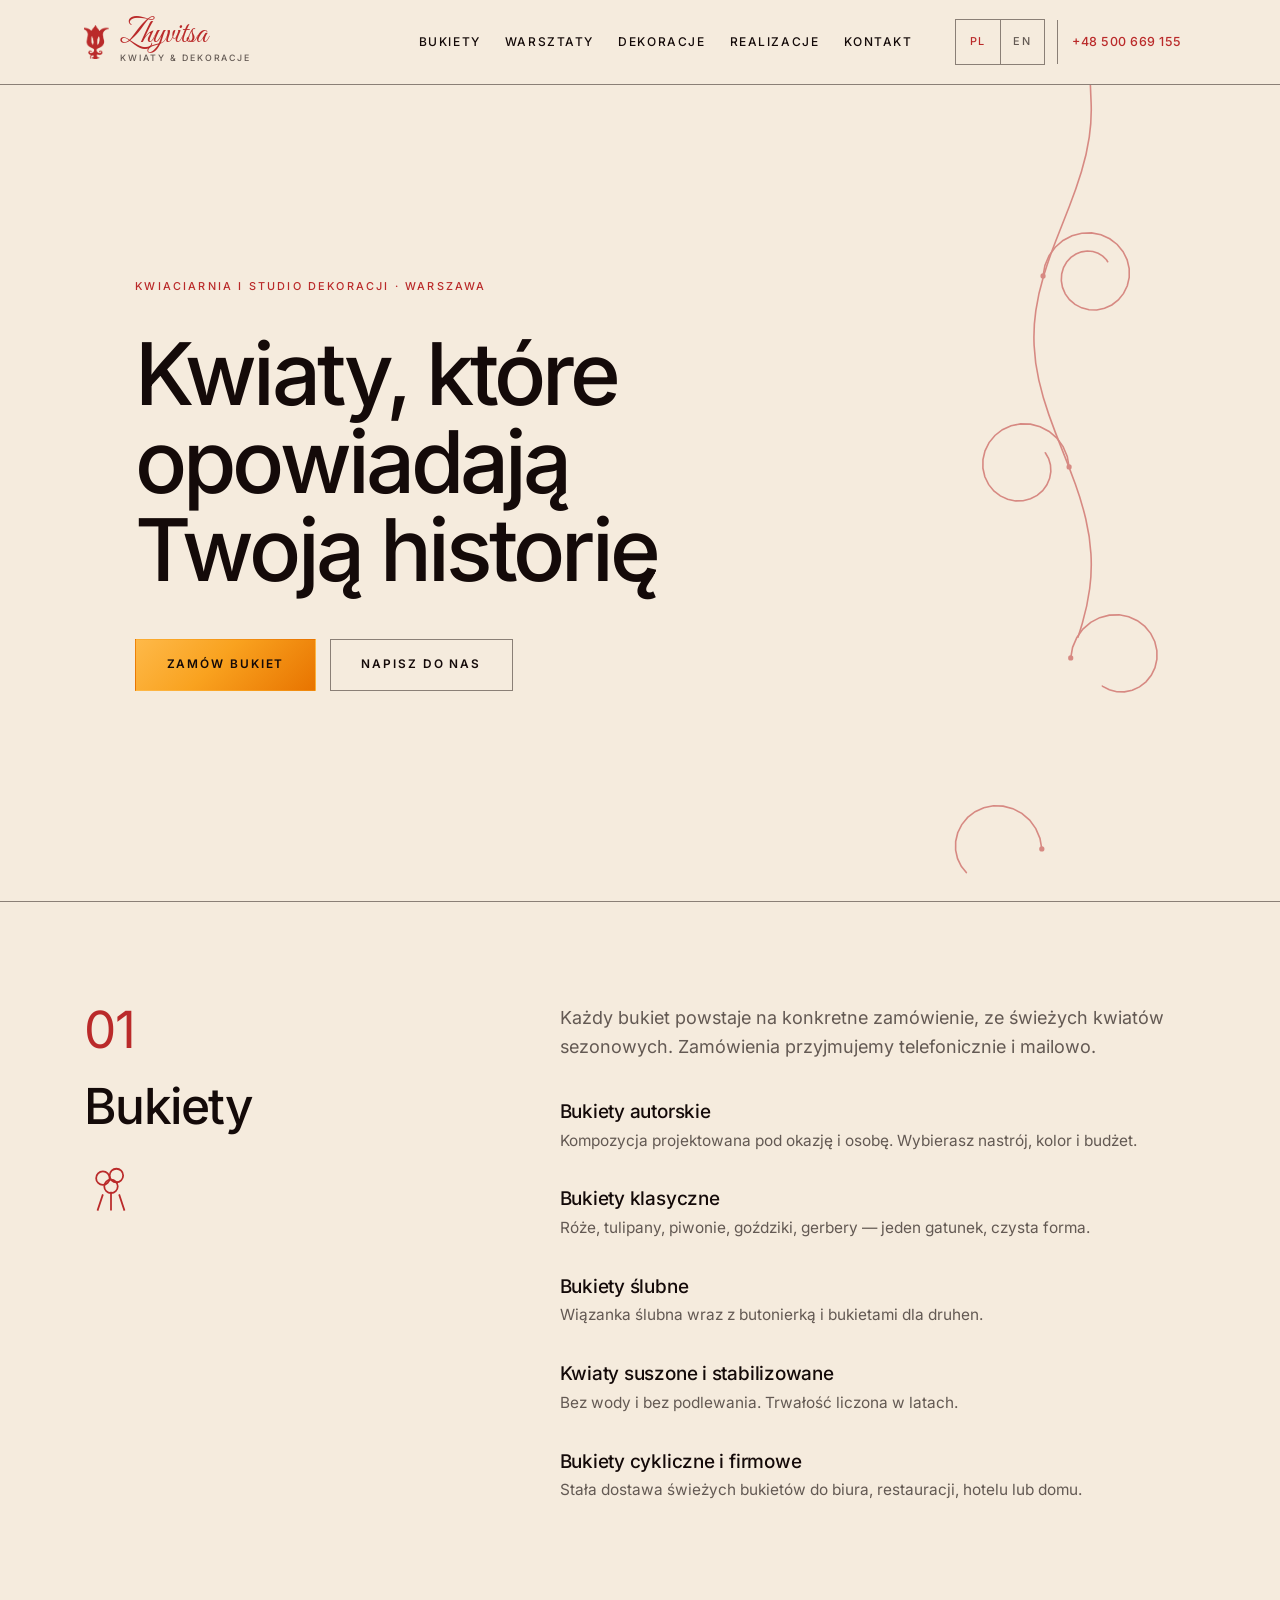
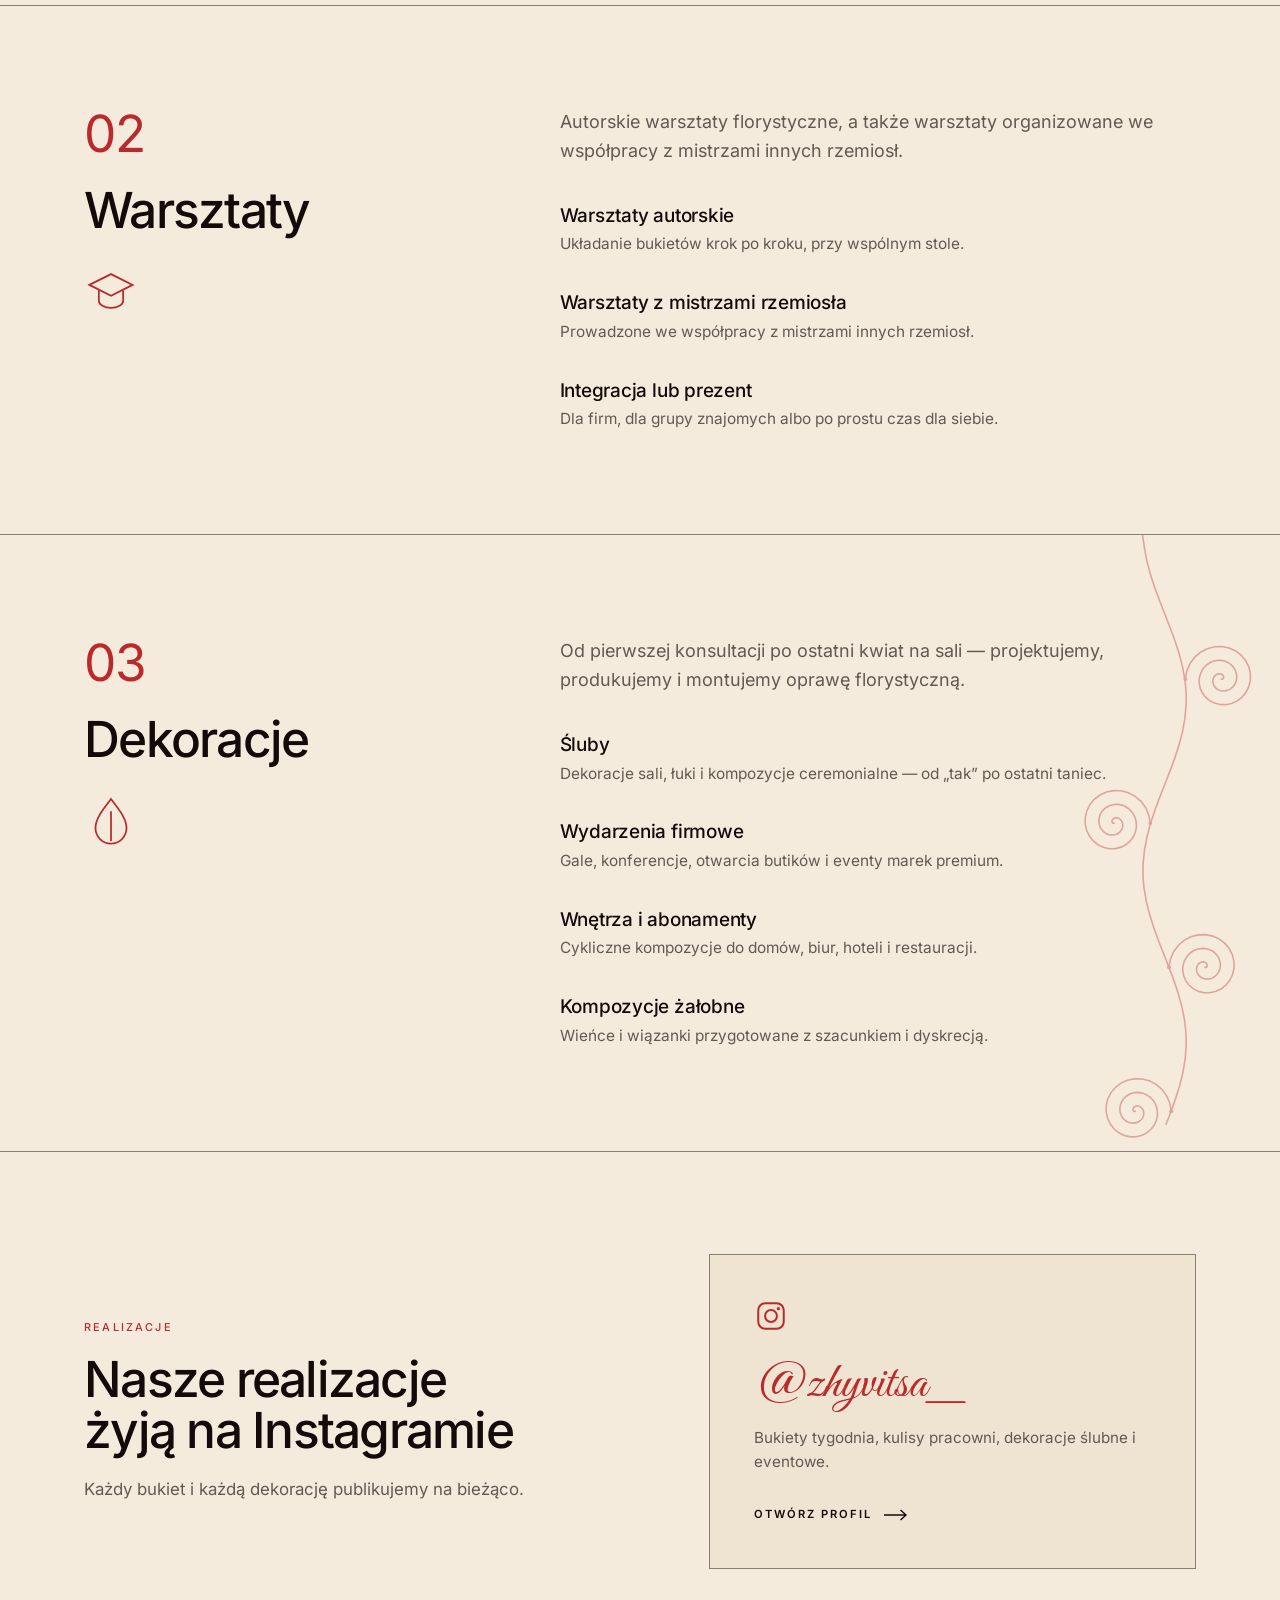
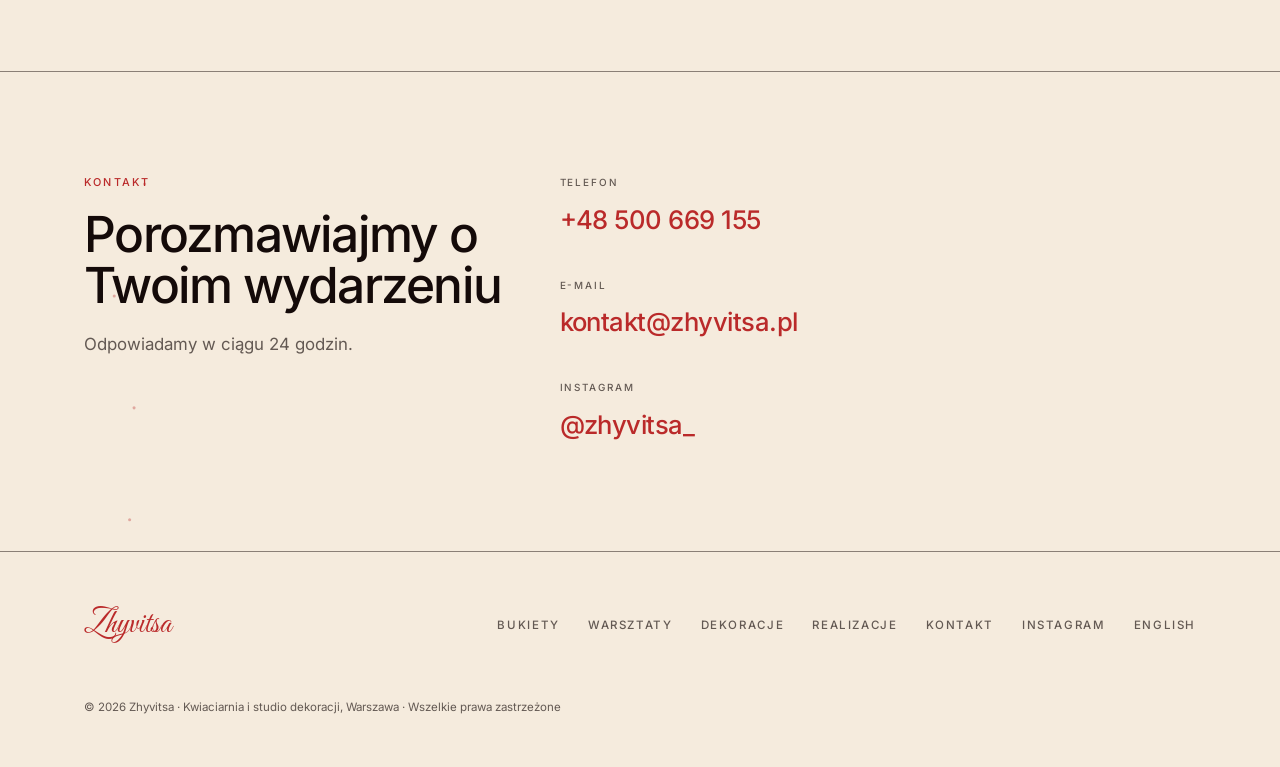
==== index.html @ 9ed3eaa0 "Add files via upload" ====
<!DOCTYPE html>
<html lang="pl">
<head>
<meta charset="UTF-8">
<meta name="viewport" content="width=device-width, initial-scale=1.0">

<!-- Primary meta -->
<title>Kwiaciarnia Warszawa — Bukiety, Warsztaty, Dekoracje | Zhyvitsa</title>
<meta name="description" content="Pracownia florystyczna Zhyvitsa w Warszawie. Bukiety ze świeżych kwiatów sezonowych, warsztaty florystyczne oraz dekoracje ślubne i eventowe. Tel. +48 500 669 155.">
<meta name="author" content="Zhyvitsa — Vera Kutavenka">
<meta name="robots" content="index, follow, max-image-preview:large, max-snippet:-1, max-video-preview:-1">
<meta name="theme-color" content="#F5EBDD">

<!-- Canonical + language alternates -->
<link rel="canonical" href="https://zhyvitsa.pl/">
<link rel="alternate" hreflang="pl" href="https://zhyvitsa.pl/">
<link rel="alternate" hreflang="en" href="https://zhyvitsa.pl/en/">
<link rel="alternate" hreflang="x-default" href="https://zhyvitsa.pl/">

<!-- Local business signals -->
<meta name="geo.region" content="PL-MZ">
<meta name="geo.placename" content="Warszawa">

<!-- Open Graph -->
<meta property="og:type" content="website">
<meta property="og:site_name" content="Zhyvitsa">
<meta property="og:locale" content="pl_PL">
<meta property="og:locale:alternate" content="en_GB">
<meta property="og:title" content="Kwiaciarnia Warszawa — Bukiety, Warsztaty, Dekoracje | Zhyvitsa">
<meta property="og:description" content="Pracownia florystyczna w Warszawie. Bukiety ze świeżych kwiatów sezonowych, warsztaty florystyczne oraz dekoracje ślubne i eventowe.">
<meta property="og:url" content="https://zhyvitsa.pl/">
<meta property="og:image" content="https://zhyvitsa.pl/assets/images/og-image.jpg">
<meta property="og:image:width" content="1200">
<meta property="og:image:height" content="630">
<meta property="og:image:alt" content="Zhyvitsa — kwiaciarnia i studio dekoracji w Warszawie">

<!-- Twitter / X -->
<meta name="twitter:card" content="summary_large_image">
<meta name="twitter:title" content="Kwiaciarnia Warszawa — Bukiety, Warsztaty, Dekoracje | Zhyvitsa">
<meta name="twitter:description" content="Pracownia florystyczna w Warszawie. Bukiety ze świeżych kwiatów sezonowych, warsztaty florystyczne oraz dekoracje ślubne i eventowe.">
<meta name="twitter:image" content="https://zhyvitsa.pl/assets/images/og-image.jpg">

<!-- Icons -->
<link rel="icon" href="assets/images/favicon.ico" sizes="any">
<link rel="icon" type="image/png" sizes="32x32" href="assets/images/favicon-32.png">
<link rel="icon" type="image/png" sizes="16x16" href="assets/images/favicon-16.png">
<link rel="icon" type="image/png" sizes="192x192" href="assets/images/favicon-192.png">
<link rel="apple-touch-icon" sizes="180x180" href="assets/images/apple-touch-icon.png">
<link rel="manifest" href="site.webmanifest">

<!-- Self-hosted type -->
<link rel="preload" as="font" type="font/woff2" href="assets/fonts/inter-latin-400-normal.woff2" crossorigin>
<link rel="preload" as="font" type="font/woff2" href="assets/fonts/inter-latin-ext-400-normal.woff2" crossorigin>
<link rel="preload" as="font" type="font/woff2" href="assets/fonts/great-vibes-latin-400-normal.woff2" crossorigin>
<link rel="stylesheet" href="styles.css">
<script>document.documentElement.classList.add('js');</script>

<!-- Structured data: business + site + this page -->
<script type="application/ld+json">
{
  "@context": "https://schema.org",
  "@graph": [
    {
      "@type": "Florist",
      "@id": "https://zhyvitsa.pl/#florist",
      "name": "Zhyvitsa",
      "alternateName": "Zhyvitsa — Kwiaciarnia i Studio Dekoracji",
      "description": "Pracownia florystyczna w Warszawie. Bukiety ze świeżych kwiatów sezonowych, warsztaty florystyczne oraz dekoracje ślubne i eventowe.",
      "url": "https://zhyvitsa.pl/",
      "logo": "https://zhyvitsa.pl/assets/images/favicon-512.png",
      "image": "https://zhyvitsa.pl/assets/images/og-image.jpg",
      "telephone": "+48500669155",
      "email": "kontakt@zhyvitsa.pl",
      "currenciesAccepted": "PLN",
      "priceRange": "$$",
      "knowsLanguage": ["pl", "en"],
      "areaServed": [
        { "@type": "City", "name": "Warszawa" },
        { "@type": "AdministrativeArea", "name": "Województwo mazowieckie" }
      ],
      "founder": {
        "@type": "Person",
        "name": "Vera Kutavenka",
        "jobTitle": "Założycielka i Główna Florystka"
      },
      "sameAs": ["https://www.instagram.com/zhyvitsa_/"],
      "hasOfferCatalog": {
        "@type": "OfferCatalog",
        "name": "Usługi florystyczne",
        "itemListElement": [
          { "@type": "Offer", "itemOffered": { "@type": "Service", "name": "Bukiety", "description": "Bukiety autorskie, klasyczne, ślubne, z kwiatów suszonych i stabilizowanych oraz cykliczne dostawy dla firm — ze świeżych kwiatów sezonowych, na konkretne zamówienie." } },
          { "@type": "Offer", "itemOffered": { "@type": "Service", "name": "Warsztaty florystyczne", "description": "Autorskie warsztaty układania bukietów oraz warsztaty organizowane we współpracy z mistrzami innych rzemiosł." } },
          { "@type": "Offer", "itemOffered": { "@type": "Service", "name": "Dekoracje", "description": "Dekoracje ślubne, oprawa wydarzeń firmowych, florystyka wnętrz i abonamenty kwiatowe oraz kompozycje żałobne." } }
        ]
      }
    },
    {
      "@type": "WebSite",
      "@id": "https://zhyvitsa.pl/#website",
      "url": "https://zhyvitsa.pl/",
      "name": "Zhyvitsa",
      "inLanguage": ["pl-PL", "en-GB"],
      "publisher": { "@id": "https://zhyvitsa.pl/#florist" }
    },
    {
      "@type": "WebPage",
      "@id": "https://zhyvitsa.pl/#webpage",
      "url": "https://zhyvitsa.pl/",
      "name": "Kwiaciarnia Warszawa — Bukiety, Warsztaty, Dekoracje | Zhyvitsa",
      "description": "Pracownia florystyczna Zhyvitsa w Warszawie. Bukiety ze świeżych kwiatów sezonowych, warsztaty florystyczne oraz dekoracje ślubne i eventowe.",
      "inLanguage": "pl-PL",
      "isPartOf": { "@id": "https://zhyvitsa.pl/#website" },
      "about": { "@id": "https://zhyvitsa.pl/#florist" },
      "primaryImageOfPage": "https://zhyvitsa.pl/assets/images/og-image.jpg"
    }
  ]
}
</script>
</head>
<body>

<a class="skip" href="#top">Przejdź do treści</a>

<header class="site-header" id="siteHeader">
  <div class="shell header-bar">
    <a href="#top" class="brand" aria-label="Zhyvitsa — strona główna">
      <img class="brand-mark" src="assets/images/logo-mark.png" alt="" width="237" height="320" loading="eager" decoding="async">
      <span class="brand-text">
        <b>Zhyvitsa</b>
        <span>Kwiaty &amp; Dekoracje</span>
      </span>
    </a>

    <nav class="site-nav" id="navLinks" aria-label="Nawigacja główna">
      <a href="#bouquets">Bukiety</a>
      <a href="#workshops">Warsztaty</a>
      <a href="#decorations">Dekoracje</a>
      <a href="#gallery">Realizacje</a>
      <a href="#contact">Kontakt</a>
      <span class="nav-tail">
        <span class="lang" role="group" aria-label="Język / Language">
          <a href="./" class="is-current" hreflang="pl" lang="pl" aria-current="true">PL</a>
          <a href="en/" hreflang="en" lang="en">EN</a>
        </span>
        <a class="nav-phone" href="tel:+48500669155">+48 500 669 155</a>
      </span>
    </nav>

    <button class="burger" id="burger" type="button" aria-label="Menu" aria-expanded="false" aria-controls="navLinks">
      <span class="burger-bars" aria-hidden="true"><span></span><span></span><span></span></span>
    </button>
  </div>
</header>

<main id="main">

<section class="hero" id="top">
  <div class="vine" data-vine="right" aria-hidden="true" style="right:0; opacity:.5; color:var(--red); --vine-leaf:var(--red);">
    <!-- populated at runtime by VineGeometry.render() -->
  </div>
  <div class="shell">
    <div class="hero-copy">
      <p class="eyebrow">Kwiaciarnia i studio dekoracji · Warszawa</p>
      <h1>Kwiaty, które opowiadają Twoją historię</h1>
      <p class="actions">
        <a class="btn btn-solid" href="https://www.instagram.com/zhyvitsa_/" target="_blank" rel="noopener">Zamów bukiet</a>
        <a class="btn btn-line" href="#contact">Napisz do nas</a>
      </p>
    </div>
  </div>
</section>

<section class="band" id="bouquets">
  <div class="vine" data-vine="left" aria-hidden="true" style="left:-7%; opacity:.4; color:var(--red); --vine-leaf:var(--red);">
    <!-- populated at runtime by VineGeometry.render() -->
  </div>
  <div class="shell offer-grid">
    <div class="offer-head reveal">
      <span class="num" aria-hidden="true">01</span>
      <h2>Bukiety</h2>
      <span class="offer-icon" aria-hidden="true"><svg viewBox="0 0 40 40" fill="none" stroke="currentColor" stroke-width="1.3" focusable="false"><circle cx="14" cy="12" r="5"/><circle cx="24" cy="10" r="5"/><circle cx="20" cy="18" r="5"/><path d="M20 22v14M14 24l-4 12M26 24l4 12"/></svg></span>
    </div>
    <div class="offer-body reveal">
      <p>Każdy bukiet powstaje na konkretne zamówienie, ze świeżych kwiatów sezonowych. Zamówienia przyjmujemy telefonicznie i mailowo.</p>
      <ul class="items">
        <li>
          <h3>Bukiety autorskie</h3>
          <p>Kompozycja projektowana pod okazję i osobę. Wybierasz nastrój, kolor i budżet.</p>
        </li>
        <li>
          <h3>Bukiety klasyczne</h3>
          <p>Róże, tulipany, piwonie, goździki, gerbery — jeden gatunek, czysta forma.</p>
        </li>
        <li>
          <h3>Bukiety ślubne</h3>
          <p>Wiązanka ślubna wraz z butonierką i bukietami dla druhen.</p>
        </li>
        <li>
          <h3>Kwiaty suszone i stabilizowane</h3>
          <p>Bez wody i bez podlewania. Trwałość liczona w latach.</p>
        </li>
        <li>
          <h3>Bukiety cykliczne i firmowe</h3>
          <p>Stała dostawa świeżych bukietów do biura, restauracji, hotelu lub domu.</p>
        </li>
      </ul>
    </div>
  </div>
</section>

<section class="band" id="workshops">
  <div class="shell offer-grid">
    <div class="offer-head reveal">
      <span class="num" aria-hidden="true">02</span>
      <h2>Warsztaty</h2>
      <span class="offer-icon" aria-hidden="true"><svg viewBox="0 0 40 40" fill="none" stroke="currentColor" stroke-width="1.3" focusable="false"><path d="M4 14l16-8 16 8-16 8-16-8z"/><path d="M11 18v8c0 2.5 4 5 9 5s9-2.5 9-5v-8"/></svg></span>
    </div>
    <div class="offer-body reveal">
      <p>Autorskie warsztaty florystyczne, a także warsztaty organizowane we współpracy z mistrzami innych rzemiosł.</p>
      <ul class="items">
        <li>
          <h3>Warsztaty autorskie</h3>
          <p>Układanie bukietów krok po kroku, przy wspólnym stole.</p>
        </li>
        <li>
          <h3>Warsztaty z mistrzami rzemiosła</h3>
          <p>Prowadzone we współpracy z mistrzami innych rzemiosł.</p>
        </li>
        <li>
          <h3>Integracja lub prezent</h3>
          <p>Dla firm, dla grupy znajomych albo po prostu czas dla siebie.</p>
        </li>
      </ul>
    </div>
  </div>
</section>

<section class="band" id="decorations">
  <div class="vine" data-vine="right" aria-hidden="true" style="right:-8%; opacity:.36; color:var(--red); --vine-leaf:var(--red);">
    <!-- populated at runtime by VineGeometry.render() -->
  </div>
  <div class="shell offer-grid">
    <div class="offer-head reveal">
      <span class="num" aria-hidden="true">03</span>
      <h2>Dekoracje</h2>
      <span class="offer-icon" aria-hidden="true"><svg viewBox="0 0 40 40" fill="none" stroke="currentColor" stroke-width="1.3" focusable="false"><path d="M20 3c7 9 11.5 15 11.5 21.5a11.5 11.5 0 0 1-23 0C8.5 18 13 12 20 3z"/><path d="M20 12v22"/></svg></span>
    </div>
    <div class="offer-body reveal">
      <p>Od pierwszej konsultacji po ostatni kwiat na sali — projektujemy, produkujemy i montujemy oprawę florystyczną.</p>
      <ul class="items">
        <li>
          <h3>Śluby</h3>
          <p>Dekoracje sali, łuki i kompozycje ceremonialne — od „tak” po ostatni taniec.</p>
        </li>
        <li>
          <h3>Wydarzenia firmowe</h3>
          <p>Gale, konferencje, otwarcia butików i eventy marek premium.</p>
        </li>
        <li>
          <h3>Wnętrza i abonamenty</h3>
          <p>Cykliczne kompozycje do domów, biur, hoteli i restauracji.</p>
        </li>
        <li>
          <h3>Kompozycje żałobne</h3>
          <p>Wieńce i wiązanki przygotowane z szacunkiem i dyskrecją.</p>
        </li>
      </ul>
    </div>
  </div>
</section>

<section class="band" id="gallery">
  <div class="shell gallery-grid">
    <div class="head reveal">
      <p class="eyebrow">Realizacje</p>
      <h2>Nasze realizacje żyją na Instagramie</h2>
      <p class="head-lead">Każdy bukiet i każdą dekorację publikujemy na bieżąco.</p>
    </div>

    <div class="reveal">
      <a class="ig" href="https://www.instagram.com/zhyvitsa_/" target="_blank" rel="noopener">
        <span class="ig-glyph" aria-hidden="true">
          <svg viewBox="0 0 24 24" fill="none" stroke="currentColor" stroke-width="1.4" focusable="false">
            <rect x="3" y="3" width="18" height="18" rx="5"/>
            <circle cx="12" cy="12" r="4.2"/>
            <circle cx="17.2" cy="6.8" r="1.15" fill="currentColor" stroke="none"/>
          </svg>
        </span>
        <span class="ig-handle">@zhyvitsa_</span>
        <span class="ig-sub">Bukiety tygodnia, kulisy pracowni, dekoracje ślubne i eventowe.</span>
        <span class="ig-go">Otwórz profil
          <svg class="ig-arrow" viewBox="0 0 24 12" fill="none" stroke="currentColor" stroke-width="1.4" aria-hidden="true" focusable="false"><path d="M0 6h22M16.5 1 22 6l-5.5 5"/></svg>
        </span>
      </a>
    </div>
  </div>
</section>

<section class="band" id="contact">
  <div class="vine" data-vine="left" aria-hidden="true" style="left:-7%; opacity:.34; color:var(--red); --vine-leaf:var(--red);">
    <!-- populated at runtime by VineGeometry.render() -->
  </div>
  <div class="shell contact-grid">
    <div class="head reveal">
      <p class="eyebrow">Kontakt</p>
      <h2>Porozmawiajmy o Twoim wydarzeniu</h2>
      <p class="head-lead">Odpowiadamy w ciągu 24 godzin.</p>
    </div>

    <address class="details reveal">
      <span class="item">
        <span class="label">Telefon</span>
        <span class="value"><a href="tel:+48500669155">+48 500 669 155</a></span>
      </span>
      <span class="item">
        <span class="label">E-mail</span>
        <span class="value"><a href="mailto:kontakt@zhyvitsa.pl">kontakt@zhyvitsa.pl</a></span>
      </span>
      <span class="item">
        <span class="label">Instagram</span>
        <span class="value"><a href="https://www.instagram.com/zhyvitsa_/" target="_blank" rel="noopener">@zhyvitsa_</a></span>
      </span>
    </address>
  </div>
</section>

</main>

<footer class="site-footer">
  <div class="shell footer-bar">
    <a href="#top" class="footer-brand">Zhyvitsa</a>
    <nav class="footer-nav" aria-label="Nawigacja w stopce">
      <a href="#bouquets">Bukiety</a>
      <a href="#workshops">Warsztaty</a>
      <a href="#decorations">Dekoracje</a>
      <a href="#gallery">Realizacje</a>
      <a href="#contact">Kontakt</a>
      <a href="https://www.instagram.com/zhyvitsa_/" target="_blank" rel="noopener">Instagram</a>
      <a href="en/" hreflang="en" lang="en">English</a>
    </nav>
    <p class="fine">© 2026 Zhyvitsa · Kwiaciarnia i studio dekoracji, Warszawa · Wszelkie prawa zastrzeżone</p>
  </div>
</footer>

<script type="module" src="main.js"></script>
</body>
</html>
---- styles.css ----
@charset "UTF-8";
/* =========================================================================
   Zhyvitsa — kwiaciarnia i studio dekoracji, Warszawa
   Light edition: cream ground, Swiss grotesque, script used as a jewel.
   No build step: plain CSS, self-hosted woff2, relative paths only.
   ========================================================================= */

/* --------------------------------------------------------------- 1. Fonts
   The stack names the licensed faces FIRST, so the site upgrades itself the
   moment they are available:

     --ui      "Neue Montreal" → "Suisse Int'l" → Inter (self-hosted) → Helvetica → Arial
     --script  "Parfumerie Script" → Great Vibes (self-hosted)

   To switch to the real faces, drop the woff2 files into assets/fonts/ and
   add the two @font-face blocks below — nothing else in this file changes.

     @font-face{font-family:'Neue Montreal';src:url(assets/fonts/neue-montreal-400.woff2) format('woff2');
       font-weight:400;font-display:swap}
     @font-face{font-family:'Parfumerie Script';src:url(assets/fonts/parfumerie-script.woff2) format('woff2');
       font-weight:400;font-display:swap}
   ------------------------------------------------------------------------ */

/* Inter — stand-in for Neue Montreal / Suisse Int'l */
@font-face{font-family:'Inter';font-style:normal;font-weight:400;font-display:swap;
  src:url(assets/fonts/inter-latin-ext-400-normal.woff2) format('woff2');
  unicode-range:U+0100-02BA,U+02BD-02C5,U+02C7-02CC,U+02CE-02D7,U+02DD-02FF,U+0304,U+0308,U+0329,U+1D00-1DBF,U+1E00-1E9F,U+1EF2-1EFF,U+2020,U+20A0-20AB,U+20AD-20C0,U+2113,U+2C60-2C7F,U+A720-A7FF}
@font-face{font-family:'Inter';font-style:normal;font-weight:400;font-display:swap;
  src:url(assets/fonts/inter-latin-400-normal.woff2) format('woff2');
  unicode-range:U+0000-00FF,U+0131,U+0152-0153,U+02BB-02BC,U+02C6,U+02DA,U+02DC,U+0304,U+0308,U+0329,U+2000-206F,U+20AC,U+2122,U+2191,U+2193,U+2212,U+2215,U+FEFF,U+FFFD}
@font-face{font-family:'Inter';font-style:normal;font-weight:500;font-display:swap;
  src:url(assets/fonts/inter-latin-ext-500-normal.woff2) format('woff2');
  unicode-range:U+0100-02BA,U+02BD-02C5,U+02C7-02CC,U+02CE-02D7,U+02DD-02FF,U+0304,U+0308,U+0329,U+1D00-1DBF,U+1E00-1E9F,U+1EF2-1EFF,U+2020,U+20A0-20AB,U+20AD-20C0,U+2113,U+2C60-2C7F,U+A720-A7FF}
@font-face{font-family:'Inter';font-style:normal;font-weight:500;font-display:swap;
  src:url(assets/fonts/inter-latin-500-normal.woff2) format('woff2');
  unicode-range:U+0000-00FF,U+0131,U+0152-0153,U+02BB-02BC,U+02C6,U+02DA,U+02DC,U+0304,U+0308,U+0329,U+2000-206F,U+20AC,U+2122,U+2191,U+2193,U+2212,U+2215,U+FEFF,U+FFFD}
@font-face{font-family:'Inter';font-style:normal;font-weight:600;font-display:swap;
  src:url(assets/fonts/inter-latin-ext-600-normal.woff2) format('woff2');
  unicode-range:U+0100-02BA,U+02BD-02C5,U+02C7-02CC,U+02CE-02D7,U+02DD-02FF,U+0304,U+0308,U+0329,U+1D00-1DBF,U+1E00-1E9F,U+1EF2-1EFF,U+2020,U+20A0-20AB,U+20AD-20C0,U+2113,U+2C60-2C7F,U+A720-A7FF}
@font-face{font-family:'Inter';font-style:normal;font-weight:600;font-display:swap;
  src:url(assets/fonts/inter-latin-600-normal.woff2) format('woff2');
  unicode-range:U+0000-00FF,U+0131,U+0152-0153,U+02BB-02BC,U+02C6,U+02DA,U+02DC,U+0304,U+0308,U+0329,U+2000-206F,U+20AC,U+2122,U+2191,U+2193,U+2212,U+2215,U+FEFF,U+FFFD}

/* Great Vibes — stand-in for Parfumerie Script */
@font-face{font-family:'Great Vibes';font-style:normal;font-weight:400;font-display:swap;
  src:url(assets/fonts/great-vibes-latin-ext-400-normal.woff2) format('woff2');
  unicode-range:U+0100-02BA,U+02BD-02C5,U+02C7-02CC,U+02CE-02D7,U+02DD-02FF,U+0304,U+0308,U+0329,U+1D00-1DBF,U+1E00-1E9F,U+1EF2-1EFF,U+2020,U+20A0-20AB,U+20AD-20C0,U+2113,U+2C60-2C7F,U+A720-A7FF}
@font-face{font-family:'Great Vibes';font-style:normal;font-weight:400;font-display:swap;
  src:url(assets/fonts/great-vibes-latin-400-normal.woff2) format('woff2');
  unicode-range:U+0000-00FF,U+0131,U+0152-0153,U+02BB-02BC,U+02C6,U+02DA,U+02DC,U+0304,U+0308,U+0329,U+2000-206F,U+20AC,U+2122,U+2191,U+2193,U+2212,U+2215,U+FEFF,U+FFFD}

/* -------------------------------------------------------------- 2. Tokens */
:root{
  /* sampled from the logo PNG — fills only on a light ground */
  --amber-light:#FEB949;
  --amber:#F9A21F;
  --amber-deep:#E87400;
  --red:#BA2A2A;           /* 5.16:1 on paper — safe as text */

  --paper:#F5EBDD;         /* page ground */
  --panel:#EFE3D2;         /* raised surface */
  --ink:#140A09;           /* body text, 16.53:1 */
  --muted:#635953;         /* secondary text, 5.77:1 */
  --rule:#8A7F76;          /* hairlines, 3.31:1 */

  --ui:'Neue Montreal',"Suisse Int'l",'Suisse Intl',Inter,Helvetica,'Helvetica Neue',Arial,sans-serif;
  --script:'Parfumerie Script','Great Vibes',cursive;

  --shell:1240px;
  --gutter:clamp(20px,5vw,64px);
  --header-h:70px;
}
@media (min-width:1000px){:root{--header-h:84px}}

/* --------------------------------------------------------------- 3. Reset */
*,*::before,*::after{box-sizing:border-box}
html{-webkit-text-size-adjust:100%;scroll-behavior:smooth;scroll-padding-top:calc(var(--header-h) + 16px)}
body{
  margin:0;
  background:var(--paper);
  color:var(--ink);
  font-family:var(--ui);
  font-weight:400;
  font-size:clamp(1rem,.97rem + .15vw,1.05rem);
  line-height:1.6;
  -webkit-font-smoothing:antialiased;
  font-feature-settings:'kern' 1,'liga' 1,'calt' 1;
}
h1,h2,h3,p,ul,ol,address{margin:0}
ul,ol{padding:0;list-style:none}
img,svg{max-width:100%}
img{height:auto;display:block}
button{font:inherit;color:inherit}
a{color:var(--red);text-decoration:none}
::selection{background:var(--red);color:var(--paper)}
:focus-visible{outline:2px solid var(--red);outline-offset:3px}

h1,h2,h3{font-family:var(--ui);font-weight:500;line-height:1.02;letter-spacing:-.03em;text-wrap:balance}
h1{font-size:clamp(2.6rem,1.1rem + 6.2vw,5.4rem);letter-spacing:-.045em}
h2{font-size:clamp(1.85rem,1.1rem + 3vw,3.1rem);letter-spacing:-.035em}
h3{font-size:clamp(1.02rem,.98rem + .3vw,1.18rem);letter-spacing:-.012em;line-height:1.25}

.script{
  font-family:var(--script);font-weight:400;font-style:normal;
  letter-spacing:0;color:var(--red);
}

.shell{width:100%;max-width:var(--shell);margin-inline:auto;padding-inline:var(--gutter);position:relative;z-index:1}
.eyebrow{
  font-size:.68rem;font-weight:500;line-height:1.4;
  text-transform:uppercase;letter-spacing:.2em;color:var(--red);
}
.band{position:relative;overflow:hidden;padding-block:clamp(64px,8vw,120px);border-top:1px solid var(--rule)}

.skip{
  position:fixed;left:var(--gutter);top:-100px;z-index:100;
  background:var(--red);color:var(--paper);
  font-size:.74rem;font-weight:500;text-transform:uppercase;letter-spacing:.14em;
  padding:.9rem 1.4rem;transition:top .15s ease;
}
.skip:focus{top:12px}

/* ---------------------------------------------------------------- 4. Vine */
.vine{
  position:absolute;top:0;bottom:0;
  width:clamp(240px,34vw,480px);
  pointer-events:none;z-index:0;
  -webkit-user-select:none;user-select:none;
}
.vine svg{display:block;width:100%;height:100%}
.vine-stem-path,.vine-spiral-path{
  fill:none;stroke:currentColor;stroke-width:1.6;
  stroke-linecap:round;vector-effect:non-scaling-stroke;
}
.vine-bud{fill:var(--vine-leaf,currentColor);stroke:none}
@media (max-width:700px){
  .vine{width:min(64vw,270px);filter:opacity(.7)}
  [data-vine="right"]{transform:translateX(26%)}
  [data-vine="left"]{transform:translateX(-26%)}
}

/* -------------------------------------------------------------- 5. Header */
.site-header{
  position:sticky;top:0;z-index:60;
  background:var(--paper);
  border-bottom:1px solid var(--rule);
}
.header-bar{display:flex;align-items:center;justify-content:space-between;gap:1rem;min-height:var(--header-h)}
.brand{display:inline-flex;align-items:center;gap:.7rem;color:var(--ink);min-height:44px}
.brand-mark{width:auto;height:clamp(28px,3.2vw,34px)}
.brand-text{display:flex;flex-direction:column;line-height:1}
.brand-text b{
  font-family:var(--script);font-weight:400;
  font-size:clamp(1.6rem,1.3rem + 1vw,2rem);line-height:.9;color:var(--red);
}
.brand-text span{margin-top:.3rem;font-size:.55rem;font-weight:500;text-transform:uppercase;letter-spacing:.22em;color:var(--muted)}

.site-nav{display:none}
.site-nav a{
  display:inline-flex;align-items:center;min-height:44px;
  color:var(--ink);font-size:.75rem;font-weight:500;
  text-transform:uppercase;letter-spacing:.13em;
  transition:color .18s ease;
}
.site-nav a:hover{color:var(--red)}
.nav-tail{display:flex;align-items:center;gap:.25rem}
.lang{display:inline-flex;align-items:center;border:1px solid var(--rule)}
.lang a{justify-content:center;min-width:44px;font-size:.68rem;letter-spacing:.12em;color:var(--muted)}
.lang a + a{border-left:1px solid var(--rule)}
.lang a.is-current{color:var(--red)}
.site-nav .nav-phone{
  color:var(--red);font-size:.78rem;font-weight:500;letter-spacing:.04em;
  text-transform:none;white-space:nowrap;padding-inline:.9rem;
}

.burger{
  display:inline-flex;align-items:center;justify-content:center;
  width:46px;height:46px;flex:0 0 auto;margin-right:-6px;
  background:transparent;border:0;color:var(--ink);cursor:pointer;padding:0;
}
.burger-bars{display:flex;flex-direction:column;justify-content:center;gap:5px;width:20px}
.burger-bars span{display:block;height:1px;width:100%;background:currentColor;transition:transform .2s ease,opacity .2s ease}
.burger[aria-expanded="true"]{color:var(--red)}
.burger[aria-expanded="true"] .burger-bars span:nth-child(1){transform:translateY(6px) rotate(45deg)}
.burger[aria-expanded="true"] .burger-bars span:nth-child(2){opacity:0}
.burger[aria-expanded="true"] .burger-bars span:nth-child(3){transform:translateY(-6px) rotate(-45deg)}

@media (max-width:999.98px){
  .site-nav.is-open{
    display:flex;flex-direction:column;align-items:flex-start;gap:0;
    position:fixed;left:0;right:0;top:var(--header-h);
    max-height:calc(100dvh - var(--header-h));overflow-y:auto;
    background:var(--paper);border-bottom:1px solid var(--rule);
    padding:.5rem var(--gutter) 1.75rem;
    animation:navIn .2s ease both;
  }
  .site-nav.is-open a{width:100%;min-height:54px;font-size:.85rem;letter-spacing:.14em}
  .nav-tail{width:100%;flex-direction:row;align-items:center;justify-content:space-between;gap:1rem;padding-top:1.25rem}
  .site-nav.is-open .nav-tail a{width:auto}
  .nav-phone{padding-inline:0;font-size:.95rem}
}
@keyframes navIn{from{opacity:0;transform:translateY(-8px)}}

@media (min-width:1000px){
  .burger{display:none}
  .site-nav{display:flex;align-items:center;gap:clamp(.9rem,1.9vw,1.9rem)}
  .nav-tail{margin-left:clamp(.5rem,1.4vw,1.5rem);gap:.75rem}
  .nav-phone{border-left:1px solid var(--rule)}
}

/* ---------------------------------------------------------------- 6. Hero */
.hero{position:relative;overflow:hidden;padding-block:clamp(64px,11vh,140px) clamp(64px,9vw,130px)}
.hero-copy{max-width:min(100%,980px)}
.hero .eyebrow{margin-bottom:clamp(1.4rem,3vw,2.2rem)}
.hero h1{margin-bottom:clamp(2rem,3.5vw,2.8rem)}
.actions{display:flex;flex-wrap:wrap;gap:.9rem}
.btn{
  display:inline-flex;align-items:center;justify-content:center;
  min-height:52px;padding:.85rem 1.9rem;
  font-size:.74rem;font-weight:600;
  text-transform:uppercase;letter-spacing:.16em;
  border:1px solid transparent;transition:background-color .2s ease,color .2s ease,border-color .2s ease;
}
.btn-solid{
  color:var(--ink);
  background:linear-gradient(135deg,var(--amber-light) 0%,var(--amber) 45%,var(--amber-deep) 100%);
}
.btn-solid:hover{background:var(--amber-light)}
.btn-line{color:var(--ink);border-color:var(--rule)}
.btn-line:hover{color:var(--red);border-color:var(--red)}
@media (min-width:1000px){
  .hero{min-height:calc(100svh - var(--header-h));display:flex;align-items:center}
  .hero-copy{padding-left:clamp(0px,4vw,72px)}
}

/* -------------------------------------------------------------- 7. Offers */
.offer-grid{display:grid;gap:clamp(1.75rem,4vw,4.5rem)}
.offer-head .num{
  display:block;font-size:clamp(2.2rem,1.6rem + 2vw,3.2rem);font-weight:400;
  line-height:1;letter-spacing:-.02em;color:var(--red);margin-bottom:clamp(1rem,2vw,1.6rem);
}
.offer-head h2{margin-bottom:1.4rem;max-width:14ch}
.offer-icon{display:block;color:var(--red);margin-top:clamp(1.2rem,2.4vw,2rem)}
.offer-icon svg{width:54px;height:54px}
.offer-body > p{color:var(--muted);max-width:56ch;font-size:clamp(1rem,.97rem + .3vw,1.12rem);text-wrap:pretty;
  margin-bottom:clamp(1.75rem,3vw,2.6rem)}
.items{margin-top:clamp(1.75rem,3vw,2.5rem);display:grid;gap:clamp(1.6rem,2.8vw,2.15rem)}
.items li{display:grid;gap:.3rem}
.items h3{color:var(--ink)}
.items p{color:var(--muted);font-size:.96rem;max-width:60ch;text-wrap:pretty}
@media (min-width:860px){
  .offer-grid{grid-template-columns:minmax(0,.8fr) minmax(0,1.2fr);align-items:start}
  .items{margin-top:0}
}

/* ------------------------------------------------------------- 8. Gallery */
.gallery-grid{display:grid;gap:clamp(2rem,4vw,4rem);align-items:center}
.gallery-grid > .head{max-width:44ch}
.head .eyebrow{margin-bottom:1.2rem}
.head h2{max-width:16ch}
.head-lead{margin-top:1.3rem;color:var(--muted);max-width:52ch;text-wrap:pretty}
.ig{
  display:flex;flex-direction:column;align-items:flex-start;
  padding:clamp(1.75rem,3.5vw,2.75rem);
  border:1px solid var(--rule);background:var(--panel);
  transition:border-color .22s ease,background-color .22s ease;
}
.ig:hover{border-color:var(--red)}
.ig-glyph{color:var(--red);line-height:0}
.ig-glyph svg{width:34px;height:34px}
.ig-handle{
  margin-top:clamp(1.2rem,2.4vw,1.75rem);
  font-family:var(--script);font-weight:400;line-height:.95;
  font-size:clamp(2.2rem,1.5rem + 2.4vw,3.2rem);color:var(--red);
}
.ig-sub{margin-top:1rem;max-width:40ch;color:var(--muted);font-size:.95rem}
.ig-go{
  display:inline-flex;align-items:center;gap:.75rem;margin-top:clamp(1.4rem,2.6vw,2rem);
  font-size:.7rem;font-weight:600;text-transform:uppercase;letter-spacing:.18em;color:var(--ink);
}
.ig-arrow{width:24px;height:12px;flex:0 0 auto;transition:transform .22s ease}
.ig:hover .ig-arrow{transform:translateX(5px)}
@media (min-width:900px){.gallery-grid{grid-template-columns:minmax(0,1fr) minmax(0,.85fr)}}

/* ------------------------------------------------------------- 9. Kontakt */
.contact-grid{display:grid;gap:clamp(2rem,4vw,4rem)}
.details{
  display:grid;grid-template-columns:minmax(0,1fr);font-style:normal;
  gap:clamp(1.6rem,2.8vw,2.15rem);
}
.details .item{display:flex;flex-direction:column;gap:.4rem}
.details .label{font-size:.62rem;font-weight:500;text-transform:uppercase;letter-spacing:.2em;color:var(--muted)}
.details .value{font-size:clamp(1.15rem,1rem + .9vw,1.6rem);font-weight:500;letter-spacing:-.02em;line-height:1.2}
.details .value a{display:inline-flex;align-items:center;min-height:46px;color:var(--red)}
.details .value a:hover{text-decoration:underline;text-underline-offset:.2em}
@media (min-width:900px){.contact-grid{grid-template-columns:minmax(0,.8fr) minmax(0,1.2fr)}}

/* ------------------------------------------------------------- 10. Footer */
.site-footer{border-top:1px solid var(--rule);padding-block:clamp(2.25rem,4vw,3.25rem)}
.footer-bar{display:flex;flex-wrap:wrap;align-items:center;justify-content:space-between;gap:1.25rem}
.footer-brand{
  font-family:var(--script);font-size:2rem;color:var(--red);line-height:1;
  display:inline-flex;align-items:center;min-height:44px;
}
.footer-nav{display:flex;flex-wrap:wrap;gap:.2rem clamp(1rem,2.2vw,1.8rem)}
.footer-nav a{
  display:inline-flex;align-items:center;min-height:44px;
  color:var(--muted);font-size:.72rem;font-weight:500;text-transform:uppercase;letter-spacing:.14em;
  transition:color .18s ease;
}
.footer-nav a:hover{color:var(--red)}
.fine{flex:1 0 100%;padding-top:clamp(1.4rem,2.4vw,2rem);font-size:.72rem;color:var(--muted)}

/* ------------------------------------------------------------ 11. Reveals */
.js .reveal{opacity:0;transform:translateY(14px);transition:opacity .6s ease,transform .6s ease}
.js .reveal.is-in{opacity:1;transform:none}

@media (prefers-reduced-motion:reduce){
  html{scroll-behavior:auto}
  *,*::before,*::after{animation-duration:.001ms !important;animation-iteration-count:1 !important;transition-duration:.001ms !important}
  .js .reveal{opacity:1;transform:none}
  .ig:hover .ig-arrow{transform:none}
}
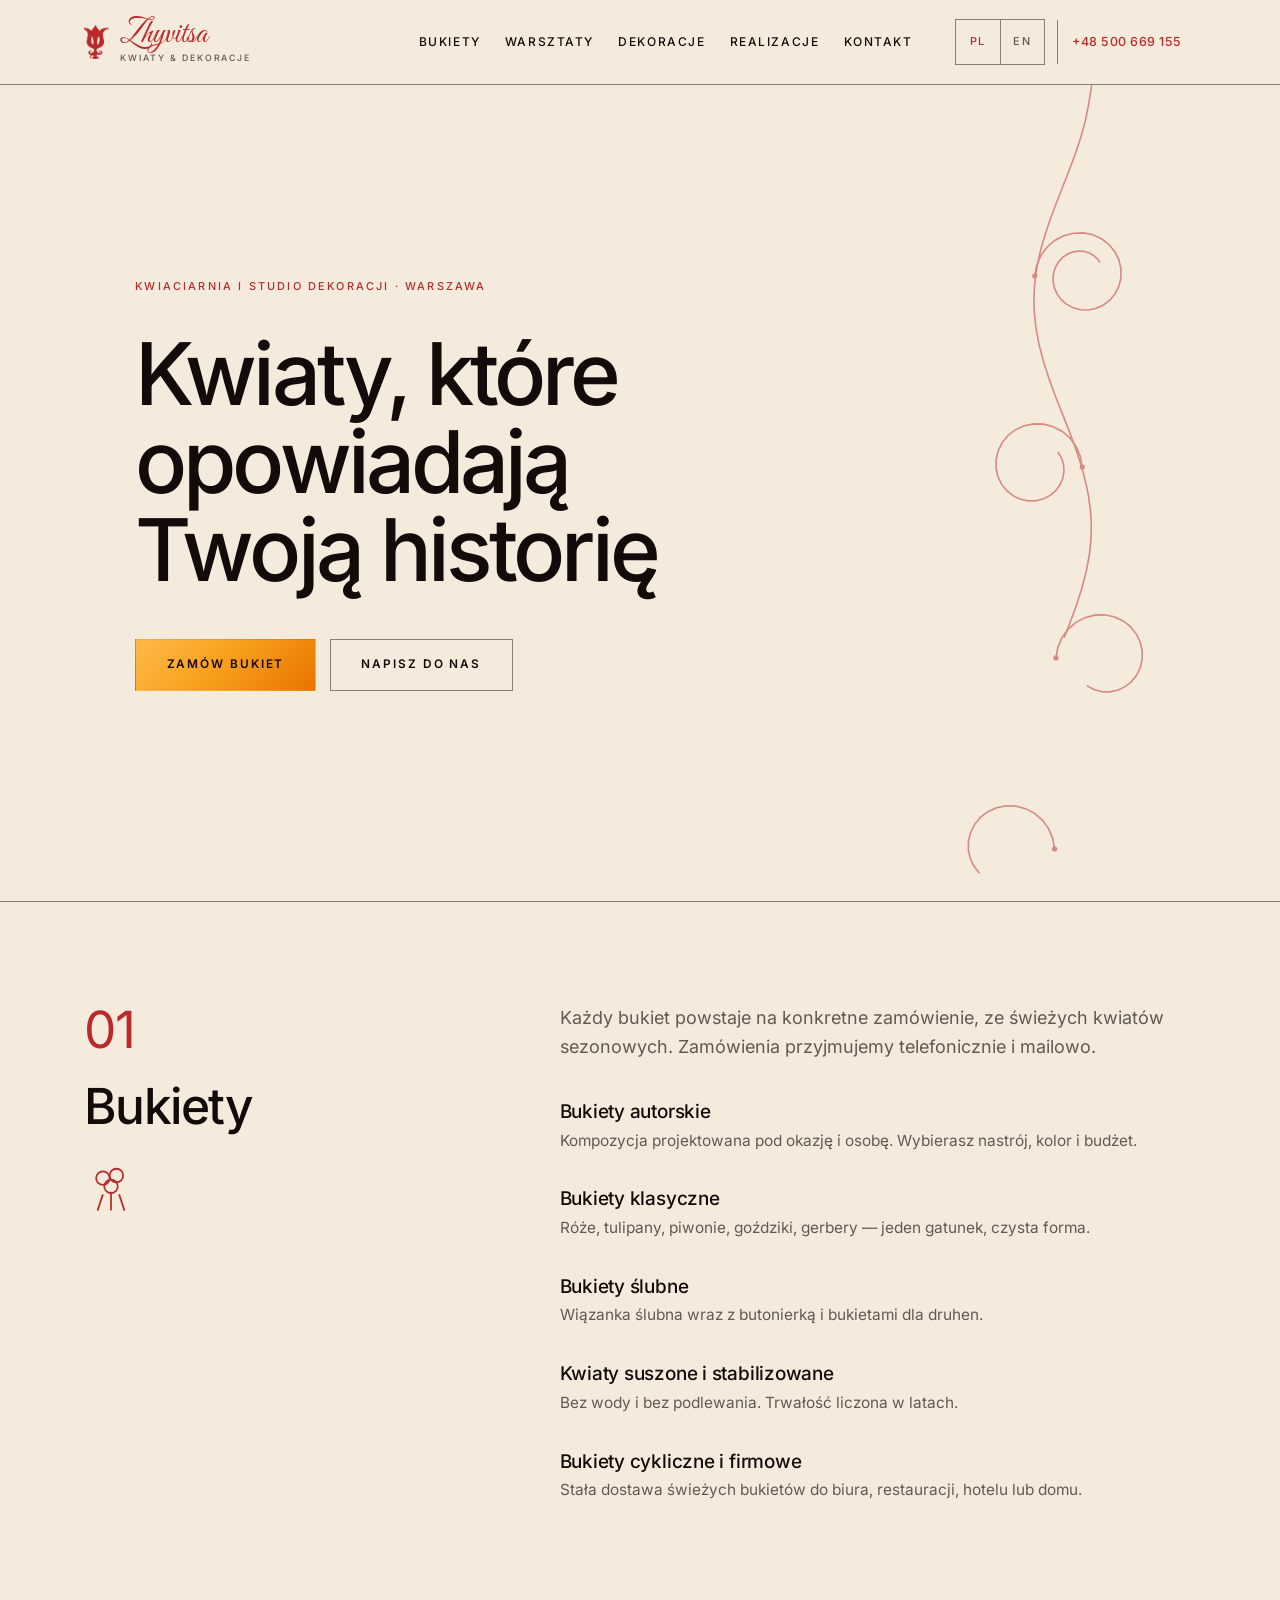
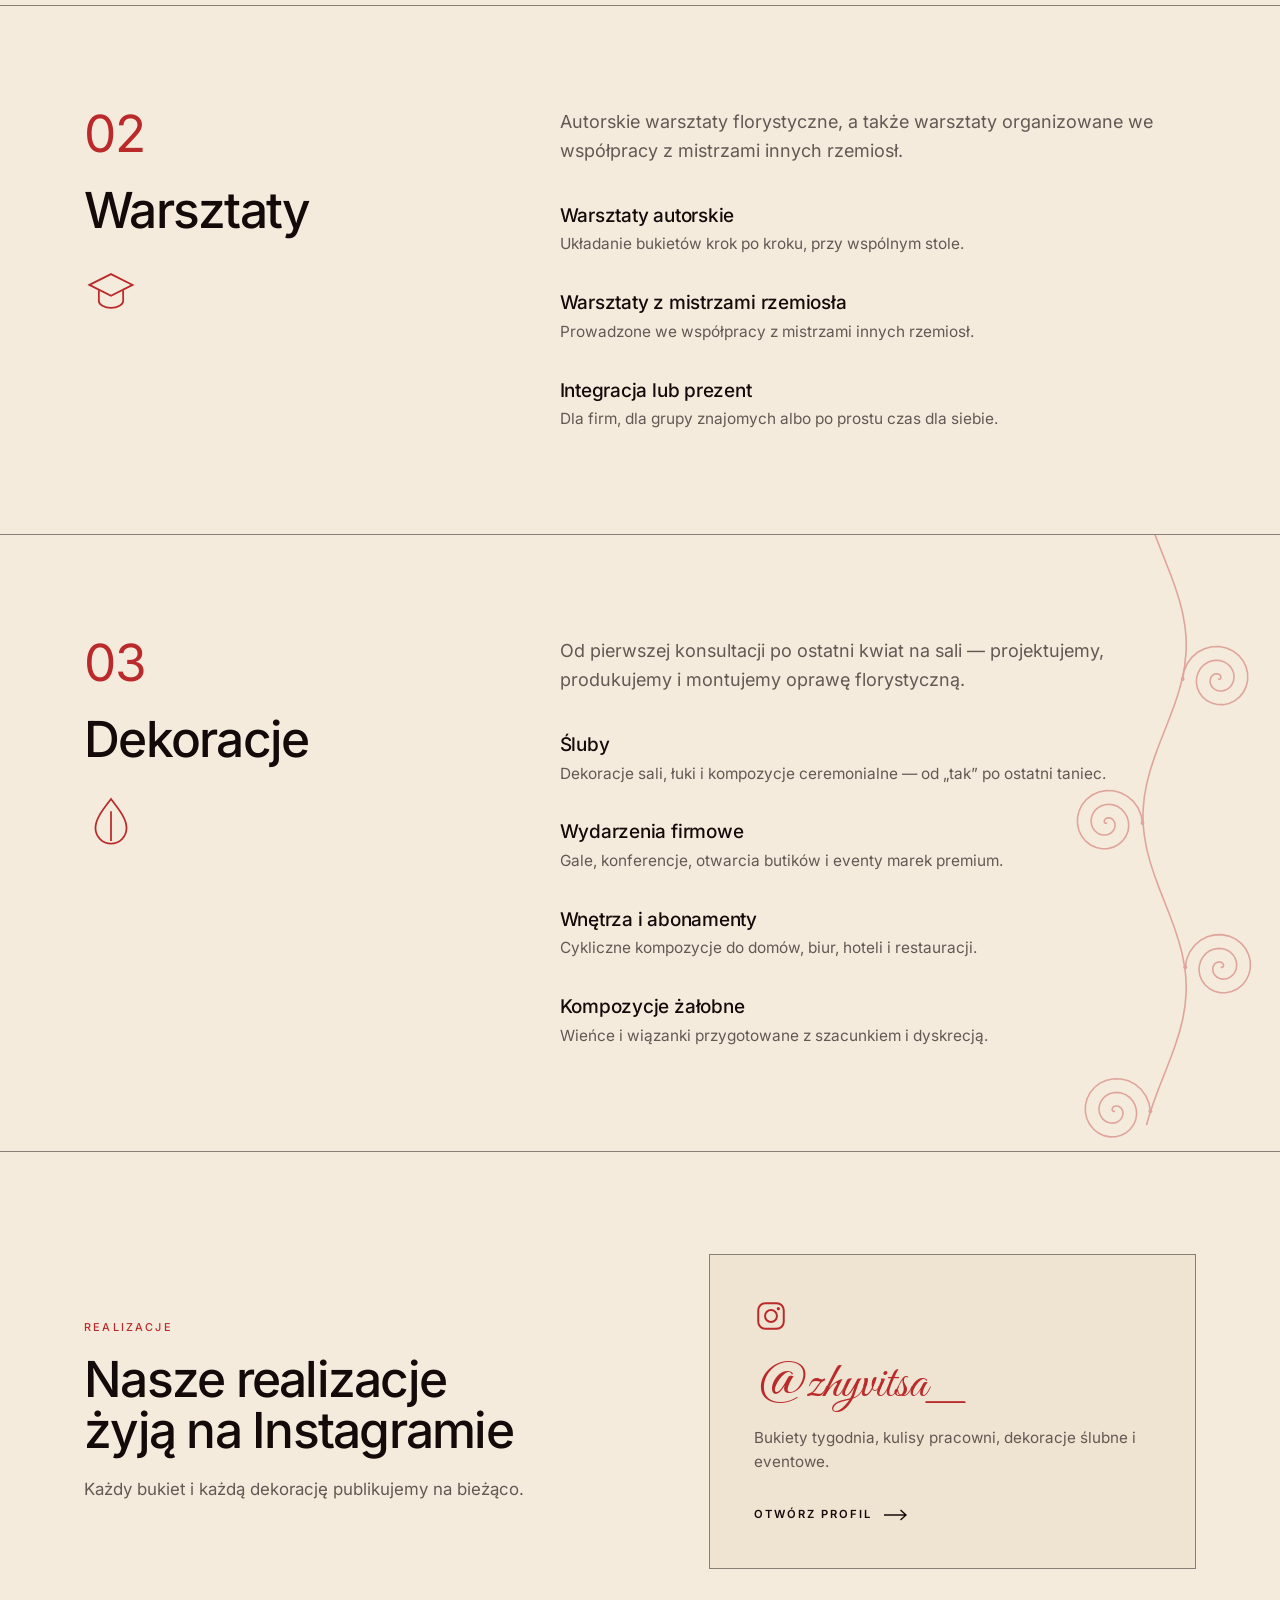
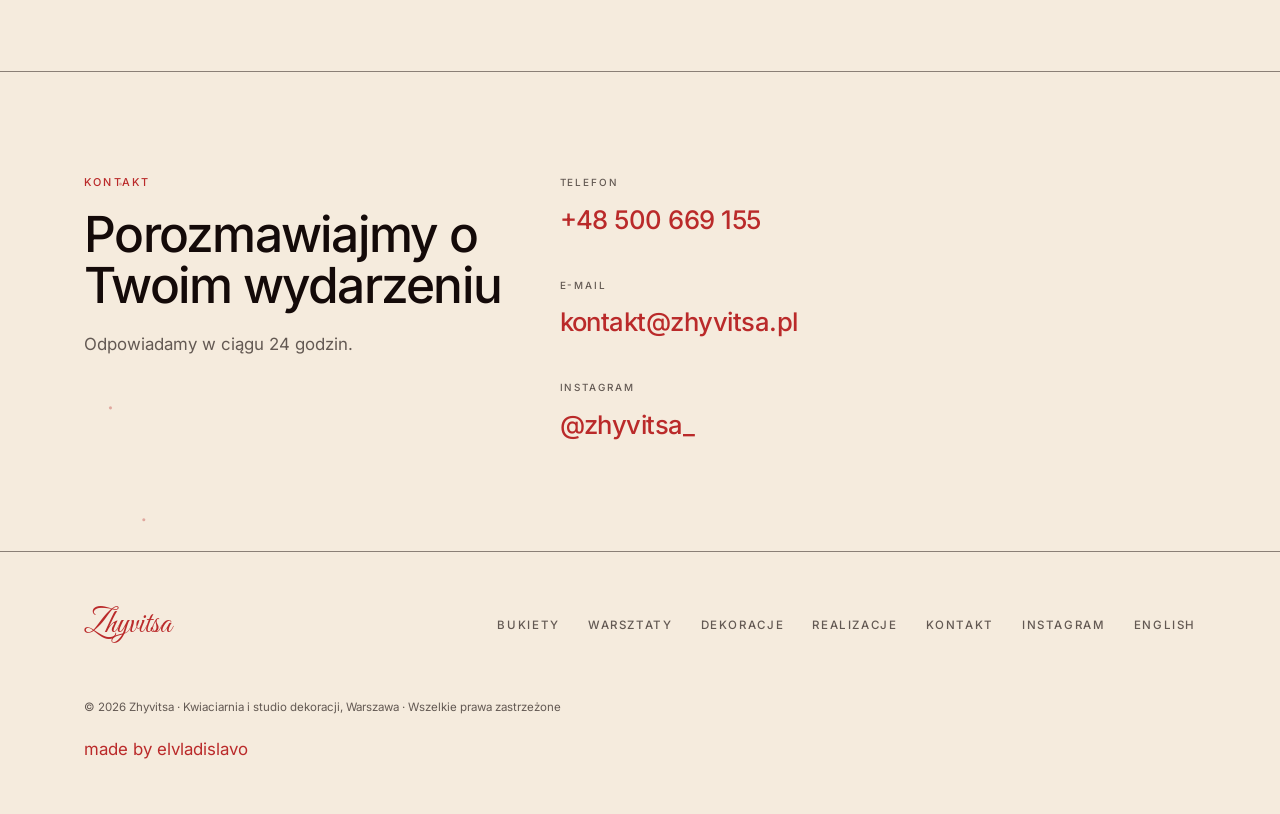
==== commit fc110c42: "Add footer credit link to elvladislavo" ====
--- a/index.html
+++ b/index.html
@@ -339,6 +339,7 @@
       <a href="en/" hreflang="en" lang="en">English</a>
     </nav>
     <p class="fine">© 2026 Zhyvitsa · Kwiaciarnia i studio dekoracji, Warszawa · Wszelkie prawa zastrzeżone</p>
+    <a class="foot-credit" href="https://elvladislavo.com" target="_blank" rel="noopener">made by elvladislavo</a>
   </div>
 </footer>
 
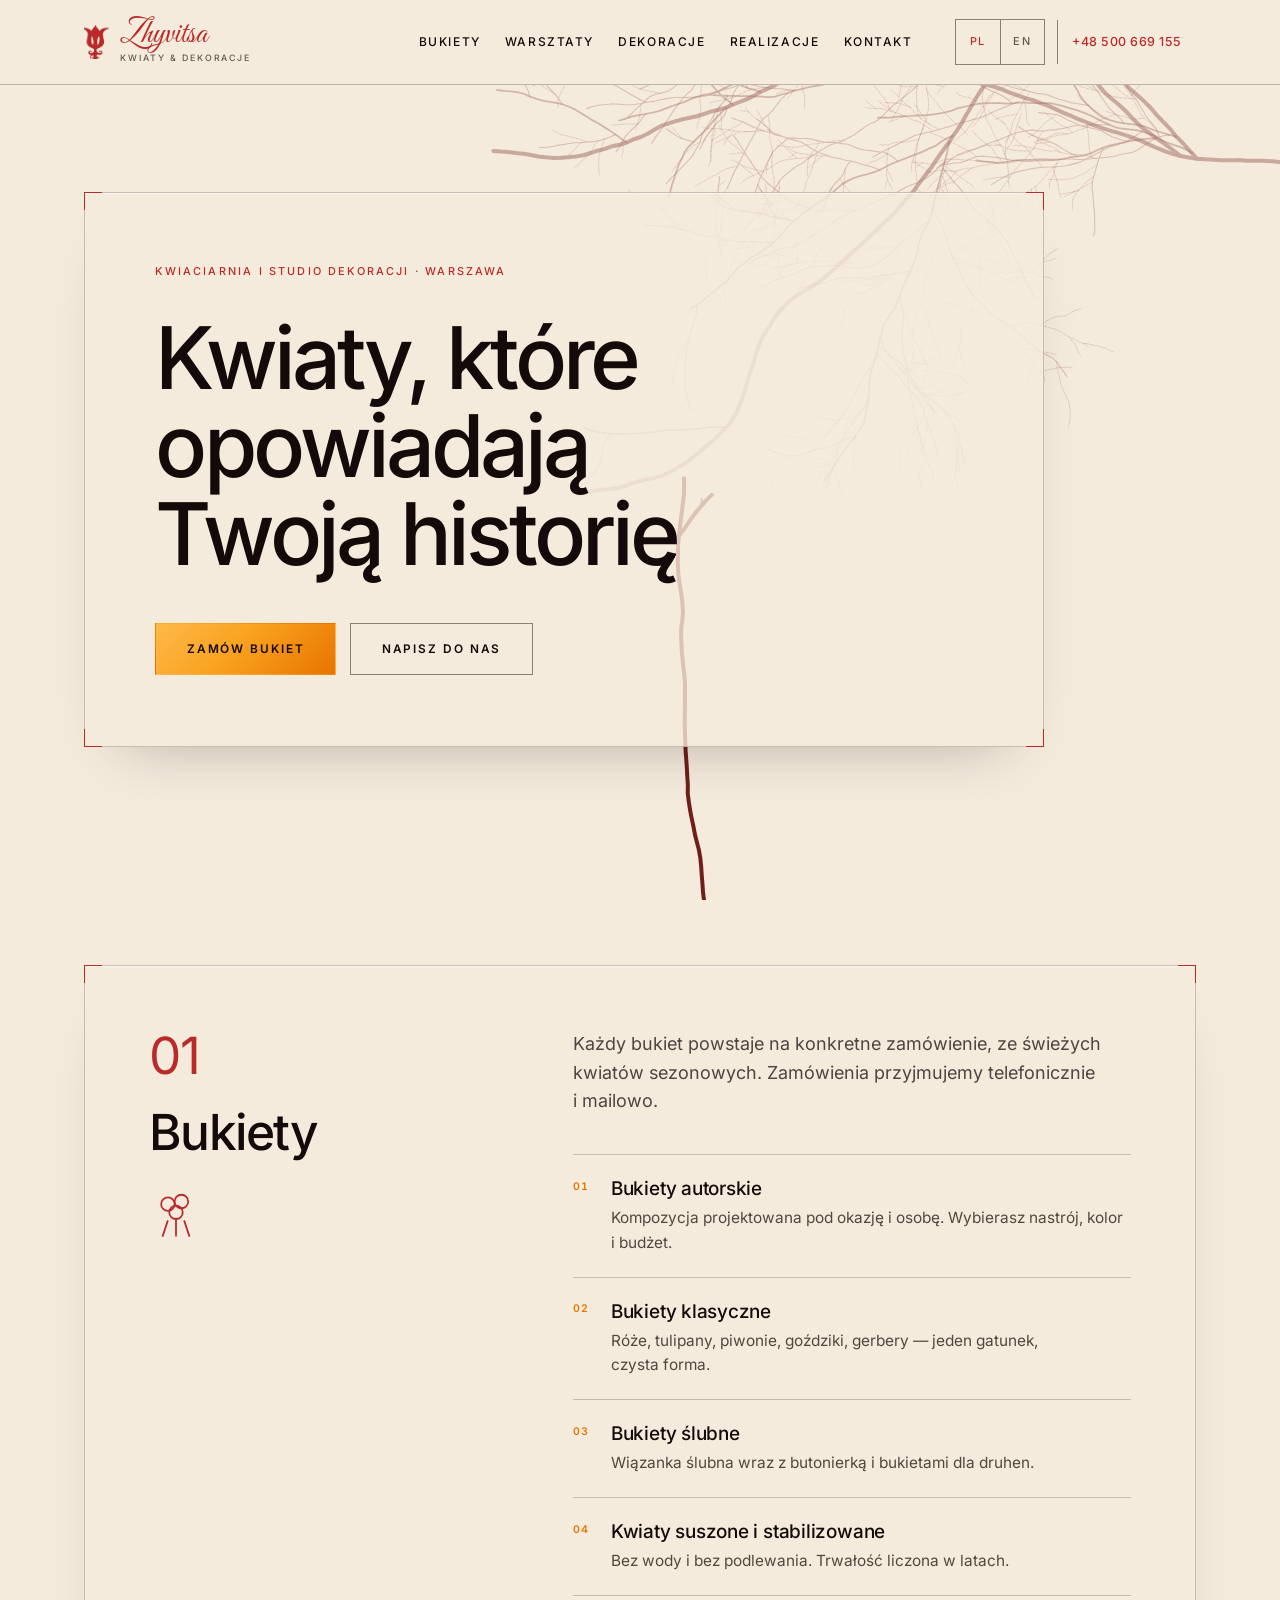
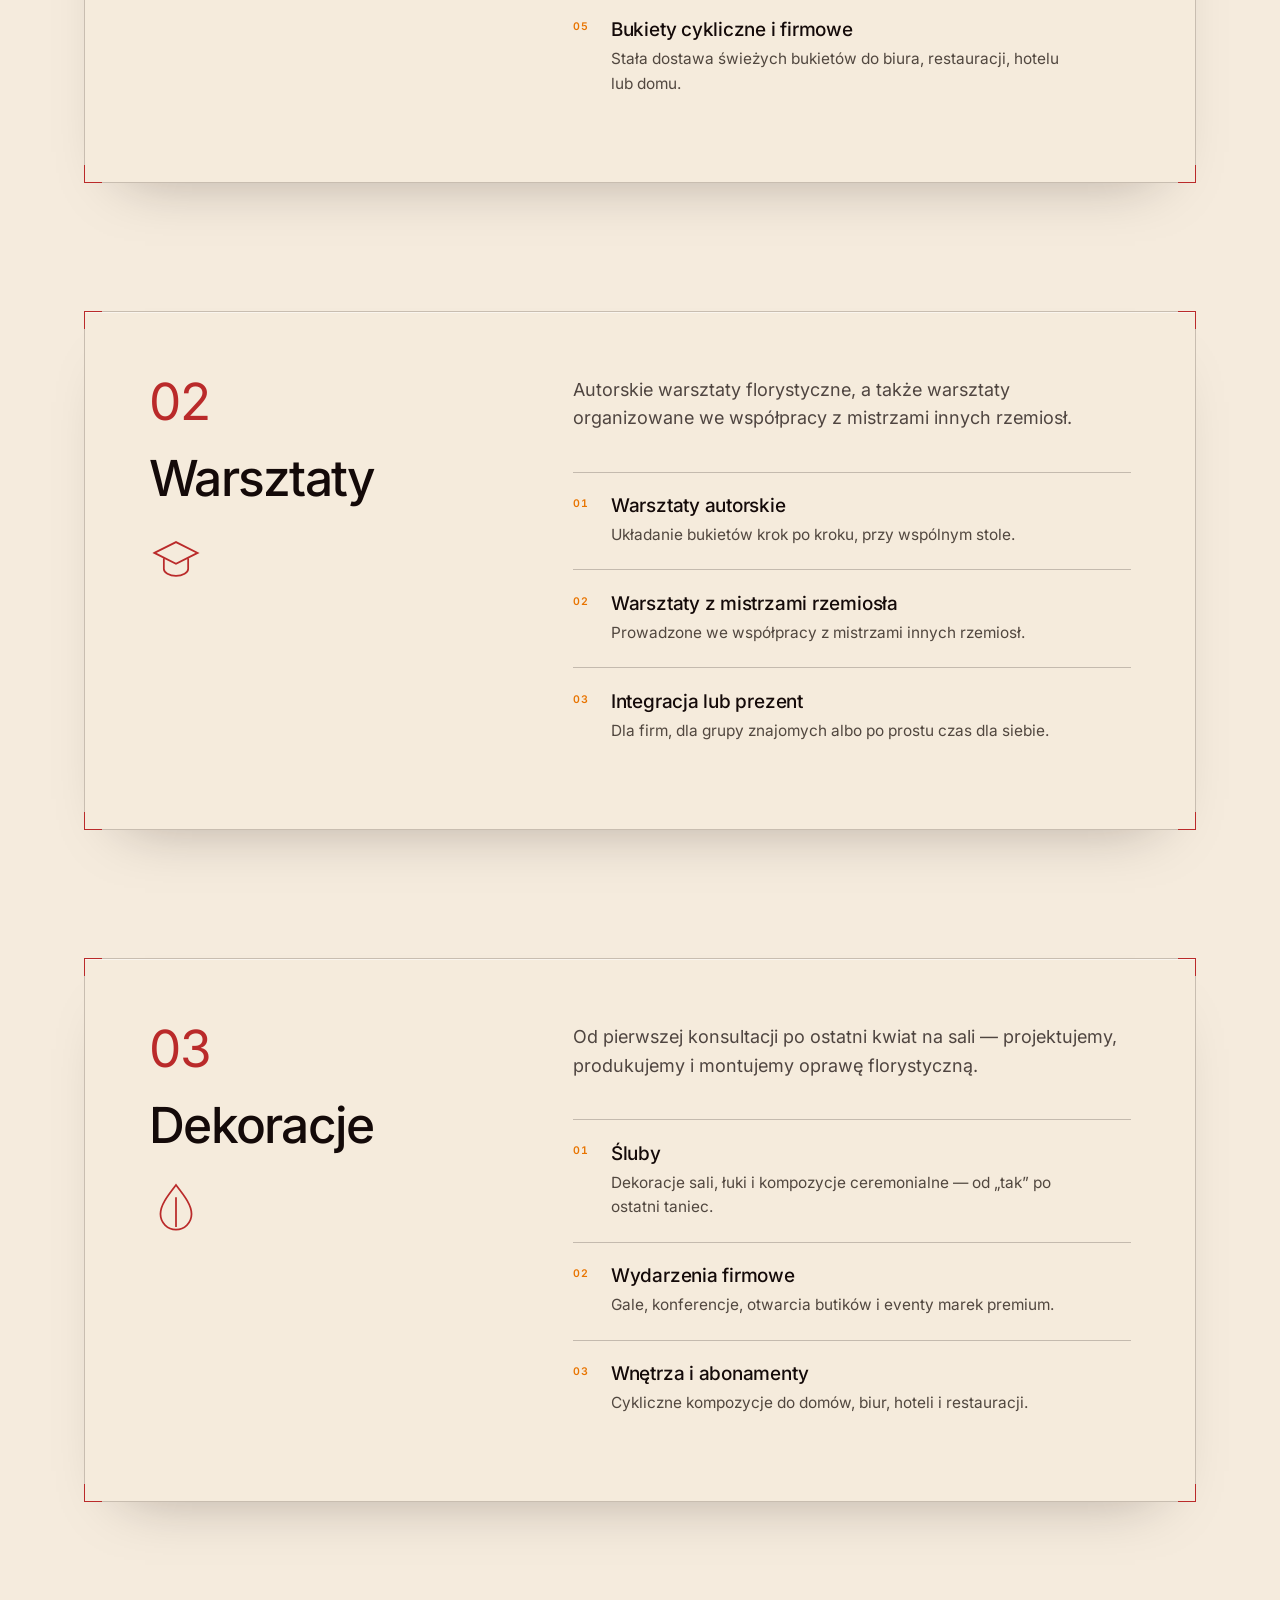
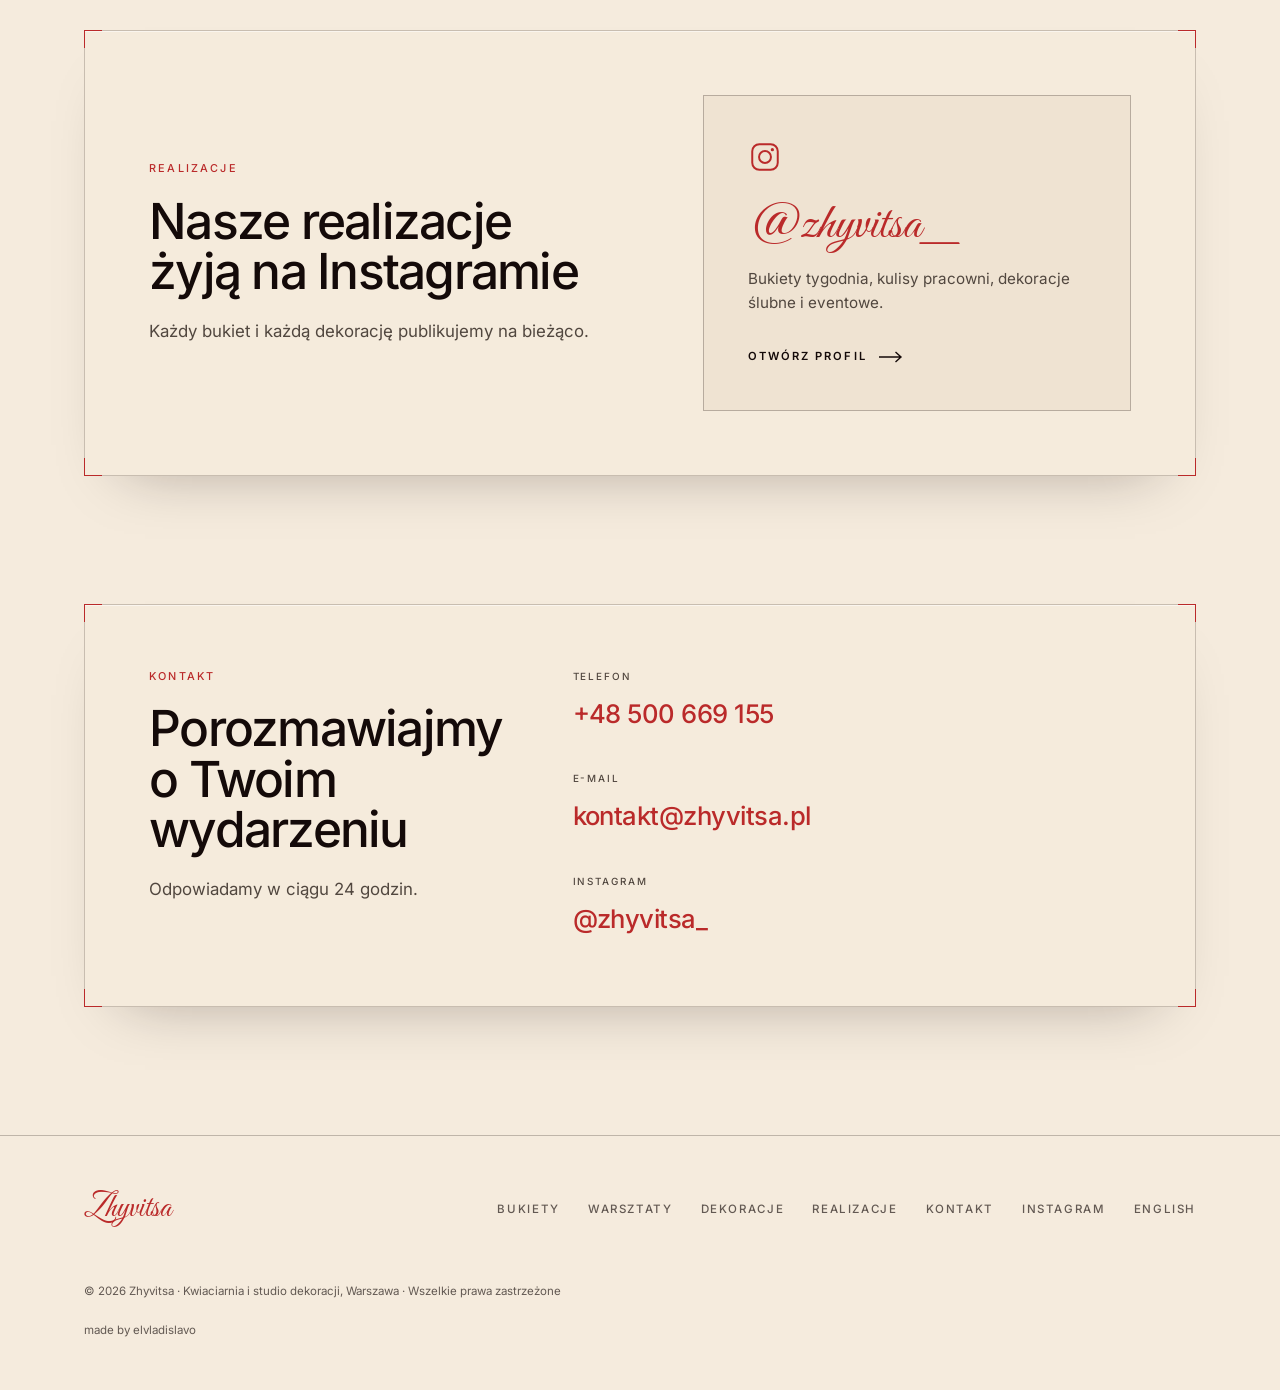
==== commit 7e4a9e70: "Add files via upload" ====
--- a/index.html
+++ b/index.html
@@ -90,7 +90,7 @@
         "itemListElement": [
           { "@type": "Offer", "itemOffered": { "@type": "Service", "name": "Bukiety", "description": "Bukiety autorskie, klasyczne, ślubne, z kwiatów suszonych i stabilizowanych oraz cykliczne dostawy dla firm — ze świeżych kwiatów sezonowych, na konkretne zamówienie." } },
           { "@type": "Offer", "itemOffered": { "@type": "Service", "name": "Warsztaty florystyczne", "description": "Autorskie warsztaty układania bukietów oraz warsztaty organizowane we współpracy z mistrzami innych rzemiosł." } },
-          { "@type": "Offer", "itemOffered": { "@type": "Service", "name": "Dekoracje", "description": "Dekoracje ślubne, oprawa wydarzeń firmowych, florystyka wnętrz i abonamenty kwiatowe oraz kompozycje żałobne." } }
+          { "@type": "Offer", "itemOffered": { "@type": "Service", "name": "Dekoracje", "description": "Dekoracje ślubne, oprawa wydarzeń firmowych, florystyka wnętrz oraz abonamenty kwiatowe." } }
         ]
       }
     },
@@ -121,6 +121,8 @@
 
 <a class="skip" href="#top">Przejdź do treści</a>
 
+<div class="garden" id="garden" aria-hidden="true"></div>
+
 <header class="site-header" id="siteHeader">
   <div class="shell header-bar">
     <a href="#top" class="brand" aria-label="Zhyvitsa — strona główna">
@@ -155,11 +157,8 @@
 <main id="main">
 
 <section class="hero" id="top">
-  <div class="vine" data-vine="right" aria-hidden="true" style="right:0; opacity:.5; color:var(--red); --vine-leaf:var(--red);">
-    <!-- populated at runtime by VineGeometry.render() -->
-  </div>
-  <div class="shell">
-    <div class="hero-copy">
+  <div class="shell">
+    <div class="hero-copy card">
       <p class="eyebrow">Kwiaciarnia i studio dekoracji · Warszawa</p>
       <h1>Kwiaty, które opowiadają Twoją historię</h1>
       <p class="actions">
@@ -168,13 +167,12 @@
       </p>
     </div>
   </div>
+  <p class="scroll-hint" aria-hidden="true"><span></span>Przewiń — niech rośnie</p>
 </section>
 
 <section class="band" id="bouquets">
-  <div class="vine" data-vine="left" aria-hidden="true" style="left:-7%; opacity:.4; color:var(--red); --vine-leaf:var(--red);">
-    <!-- populated at runtime by VineGeometry.render() -->
-  </div>
-  <div class="shell offer-grid">
+  <div class="shell">
+  <div class="card offer-grid">
     <div class="offer-head reveal">
       <span class="num" aria-hidden="true">01</span>
       <h2>Bukiety</h2>
@@ -206,10 +204,12 @@
       </ul>
     </div>
   </div>
+  </div>
 </section>
 
 <section class="band" id="workshops">
-  <div class="shell offer-grid">
+  <div class="shell">
+  <div class="card offer-grid">
     <div class="offer-head reveal">
       <span class="num" aria-hidden="true">02</span>
       <h2>Warsztaty</h2>
@@ -233,13 +233,12 @@
       </ul>
     </div>
   </div>
+  </div>
 </section>
 
 <section class="band" id="decorations">
-  <div class="vine" data-vine="right" aria-hidden="true" style="right:-8%; opacity:.36; color:var(--red); --vine-leaf:var(--red);">
-    <!-- populated at runtime by VineGeometry.render() -->
-  </div>
-  <div class="shell offer-grid">
+  <div class="shell">
+  <div class="card offer-grid">
     <div class="offer-head reveal">
       <span class="num" aria-hidden="true">03</span>
       <h2>Dekoracje</h2>
@@ -260,17 +259,15 @@
           <h3>Wnętrza i abonamenty</h3>
           <p>Cykliczne kompozycje do domów, biur, hoteli i restauracji.</p>
         </li>
-        <li>
-          <h3>Kompozycje żałobne</h3>
-          <p>Wieńce i wiązanki przygotowane z szacunkiem i dyskrecją.</p>
-        </li>
       </ul>
     </div>
   </div>
+  </div>
 </section>
 
 <section class="band" id="gallery">
-  <div class="shell gallery-grid">
+  <div class="shell">
+  <div class="card gallery-grid">
     <div class="head reveal">
       <p class="eyebrow">Realizacje</p>
       <h2>Nasze realizacje żyją na Instagramie</h2>
@@ -294,13 +291,12 @@
       </a>
     </div>
   </div>
+  </div>
 </section>
 
 <section class="band" id="contact">
-  <div class="vine" data-vine="left" aria-hidden="true" style="left:-7%; opacity:.34; color:var(--red); --vine-leaf:var(--red);">
-    <!-- populated at runtime by VineGeometry.render() -->
-  </div>
-  <div class="shell contact-grid">
+  <div class="shell">
+  <div class="card contact-grid">
     <div class="head reveal">
       <p class="eyebrow">Kontakt</p>
       <h2>Porozmawiajmy o Twoim wydarzeniu</h2>
@@ -321,6 +317,7 @@
         <span class="value"><a href="https://www.instagram.com/zhyvitsa_/" target="_blank" rel="noopener">@zhyvitsa_</a></span>
       </span>
     </address>
+  </div>
   </div>
 </section>
 
--- a/styles.css
+++ b/styles.css
@@ -110,7 +110,8 @@
   font-size:.68rem;font-weight:500;line-height:1.4;
   text-transform:uppercase;letter-spacing:.2em;color:var(--red);
 }
-.band{position:relative;overflow:hidden;padding-block:clamp(64px,8vw,120px);border-top:1px solid var(--rule)}
+.band{position:relative;padding-block:clamp(28px,5vw,64px)}
+.band:last-child{padding-bottom:clamp(64px,10vw,140px)}
 
 .skip{
   position:fixed;left:var(--gutter);top:-100px;z-index:100;
@@ -120,30 +121,48 @@
 }
 .skip:focus{top:12px}
 
-/* ---------------------------------------------------------------- 4. Vine */
-.vine{
-  position:absolute;top:0;bottom:0;
-  width:clamp(240px,34vw,480px);
-  pointer-events:none;z-index:0;
-  -webkit-user-select:none;user-select:none;
-}
-.vine svg{display:block;width:100%;height:100%}
-.vine-stem-path,.vine-spiral-path{
-  fill:none;stroke:currentColor;stroke-width:1.6;
-  stroke-linecap:round;vector-effect:non-scaling-stroke;
-}
-.vine-bud{fill:var(--vine-leaf,currentColor);stroke:none}
-@media (max-width:700px){
-  .vine{width:min(64vw,270px);filter:opacity(.7)}
-  [data-vine="right"]{transform:translateX(26%)}
-  [data-vine="left"]{transform:translateX(-26%)}
-}
+/* ------------------------------------------------- 4. Garden + cards
+   A fixed layer (garden.js) grows dark red branches behind the page as it
+   scrolls. Every block of text sits on a near-opaque cream card, so the
+   branches can be busy without ever touching legibility.
+   ------------------------------------------------------------------------ */
+.garden{
+  position:fixed;left:0;top:0;z-index:0;
+  width:100%;height:100vh;height:100lvh;
+  pointer-events:none;display:block;
+  opacity:0;transition:opacity .8s ease;
+}
+.garden.is-ready{opacity:1}
+.garden canvas{position:absolute;inset:0;width:100%;height:100%;display:block}
+main,.site-footer{position:relative;z-index:1}
+
+.card{
+  --tick:clamp(12px,1.6vw,18px);
+  position:relative;
+  padding:clamp(28px,5vw,68px);
+  background:rgba(245,235,221,.8);
+  border:1px solid rgba(138,127,118,.42);
+  box-shadow:0 1px 0 rgba(255,255,255,.5) inset,0 30px 60px -40px rgba(20,10,9,.35);
+}
+/* text inside see-through cards gets a slightly deeper grey to keep contrast */
+.card{--muted:#51473f}
+/* red corner ticks — the hairline frame from the reference, reduced to its corners */
+.card::before{
+  content:"";position:absolute;inset:-1px;pointer-events:none;
+  --c:linear-gradient(var(--red),var(--red));
+  background:
+    var(--c) left top/var(--tick) 1px no-repeat,var(--c) left top/1px var(--tick) no-repeat,
+    var(--c) right top/var(--tick) 1px no-repeat,var(--c) right top/1px var(--tick) no-repeat,
+    var(--c) left bottom/var(--tick) 1px no-repeat,var(--c) left bottom/1px var(--tick) no-repeat,
+    var(--c) right bottom/var(--tick) 1px no-repeat,var(--c) right bottom/1px var(--tick) no-repeat;
+}
+@media (max-width:600px){.card{padding:26px 22px}}
 
 /* -------------------------------------------------------------- 5. Header */
 .site-header{
   position:sticky;top:0;z-index:60;
   background:var(--paper);
-  border-bottom:1px solid var(--rule);
+  border-bottom:1px solid rgba(138,127,118,.5);
 }
 .header-bar{display:flex;align-items:center;justify-content:space-between;gap:1rem;min-height:var(--header-h)}
 .brand{display:inline-flex;align-items:center;gap:.7rem;color:var(--ink);min-height:44px}
@@ -209,8 +228,9 @@
 }
 
 /* ---------------------------------------------------------------- 6. Hero */
-.hero{position:relative;overflow:hidden;padding-block:clamp(64px,11vh,140px) clamp(64px,9vw,130px)}
-.hero-copy{max-width:min(100%,980px)}
+.hero{position:relative;padding-block:clamp(40px,9vh,120px) clamp(72px,10vw,140px)}
+.hero-copy{max-width:min(100%,960px)}
+.hero-copy.card{padding:clamp(30px,5.5vw,76px)}
 .hero .eyebrow{margin-bottom:clamp(1.4rem,3vw,2.2rem)}
 .hero h1{margin-bottom:clamp(2rem,3.5vw,2.8rem)}
 .actions{display:flex;flex-wrap:wrap;gap:.9rem}
@@ -230,8 +250,21 @@
 .btn-line:hover{color:var(--red);border-color:var(--red)}
 @media (min-width:1000px){
   .hero{min-height:calc(100svh - var(--header-h));display:flex;align-items:center}
-  .hero-copy{padding-left:clamp(0px,4vw,72px)}
-}
+}
+.scroll-hint{
+  position:absolute;left:0;right:0;bottom:clamp(18px,3vh,32px);z-index:1;
+  display:flex;flex-direction:column;align-items:center;gap:.7rem;
+  font-size:.64rem;font-weight:500;text-transform:uppercase;letter-spacing:.22em;
+  color:var(--muted);text-align:center;pointer-events:none;
+  transition:opacity .6s ease;
+}
+.scroll-hint span{
+  display:block;width:1px;height:34px;order:2;
+  background:linear-gradient(var(--amber-deep),transparent);
+  transform-origin:top;animation:hintLine 2.2s ease-in-out infinite;
+}
+.scroll-hint.is-gone{opacity:0}
+@keyframes hintLine{0%{transform:scaleY(0)}50%{transform:scaleY(1);opacity:1}100%{transform:scaleY(1);opacity:0}}
 
 /* -------------------------------------------------------------- 7. Offers */
 .offer-grid{display:grid;gap:clamp(1.75rem,4vw,4.5rem)}
@@ -242,15 +275,33 @@
 .offer-head h2{margin-bottom:1.4rem;max-width:14ch}
 .offer-icon{display:block;color:var(--red);margin-top:clamp(1.2rem,2.4vw,2rem)}
 .offer-icon svg{width:54px;height:54px}
-.offer-body > p{color:var(--muted);max-width:56ch;font-size:clamp(1rem,.97rem + .3vw,1.12rem);text-wrap:pretty;
+.offer-body > p{max-width:56ch;font-size:clamp(1rem,.97rem + .3vw,1.12rem);text-wrap:pretty;
   margin-bottom:clamp(1.75rem,3vw,2.6rem)}
-.items{margin-top:clamp(1.75rem,3vw,2.5rem);display:grid;gap:clamp(1.6rem,2.8vw,2.15rem)}
-.items li{display:grid;gap:.3rem}
+.items{margin-top:clamp(1.75rem,3vw,2.5rem);display:grid;gap:0 clamp(1.5rem,3vw,2.5rem);counter-reset:item}
+.items li{
+  display:grid;gap:.35rem;position:relative;
+  padding:clamp(1.05rem,1.8vw,1.35rem) 0 clamp(1.05rem,1.8vw,1.35rem) 2.4rem;
+  border-top:1px solid rgba(138,127,118,.45);
+  counter-increment:item;
+}
+.items li::before{
+  content:counter(item,decimal-leading-zero);
+  position:absolute;left:0;top:clamp(1.15rem,1.9vw,1.45rem);
+  font-size:.66rem;font-weight:600;letter-spacing:.12em;color:var(--amber-deep);
+  font-variant-numeric:tabular-nums;
+}
+.items li::after{
+  content:"";position:absolute;left:0;top:-1px;height:1px;width:0;
+  background:var(--red);transition:width .45s ease;
+}
+.items li:hover::after{width:100%}
 .items h3{color:var(--ink)}
 .items p{color:var(--muted);font-size:.96rem;max-width:60ch;text-wrap:pretty}
+.offer-body > p{color:#4f4540}
 @media (min-width:860px){
   .offer-grid{grid-template-columns:minmax(0,.8fr) minmax(0,1.2fr);align-items:start}
   .items{margin-top:0}
+  .offer-head{position:sticky;top:calc(var(--header-h) + 32px)}
 }
 
 /* ------------------------------------------------------------- 8. Gallery */
@@ -262,7 +313,7 @@
 .ig{
   display:flex;flex-direction:column;align-items:flex-start;
   padding:clamp(1.75rem,3.5vw,2.75rem);
-  border:1px solid var(--rule);background:var(--panel);
+  border:1px solid rgba(138,127,118,.55);background:var(--panel);
   transition:border-color .22s ease,background-color .22s ease;
 }
 .ig:hover{border-color:var(--red)}
@@ -296,7 +347,10 @@
 @media (min-width:900px){.contact-grid{grid-template-columns:minmax(0,.8fr) minmax(0,1.2fr)}}
 
 /* ------------------------------------------------------------- 10. Footer */
-.site-footer{border-top:1px solid var(--rule);padding-block:clamp(2.25rem,4vw,3.25rem)}
+.site-footer{
+  border-top:1px solid rgba(138,127,118,.5);padding-block:clamp(2.25rem,4vw,3.25rem);
+  background:rgba(245,235,221,.95);
+}
 .footer-bar{display:flex;flex-wrap:wrap;align-items:center;justify-content:space-between;gap:1.25rem}
 .footer-brand{
   font-family:var(--script);font-size:2rem;color:var(--red);line-height:1;
@@ -320,4 +374,18 @@
   *,*::before,*::after{animation-duration:.001ms !important;animation-iteration-count:1 !important;transition-duration:.001ms !important}
   .js .reveal{opacity:1;transform:none}
   .ig:hover .ig-arrow{transform:none}
-}
+  .scroll-hint span{animation:none}
+}
+
+.foot-credit {
+  font-size: .72rem;
+  color: var(--muted);
+  transition: color .18s ease;
+}
+
+.foot-credit:hover,
+.foot-credit:focus-visible {
+  color: var(--red);
+  text-decoration: underline;
+  text-underline-offset: 3px;
+}
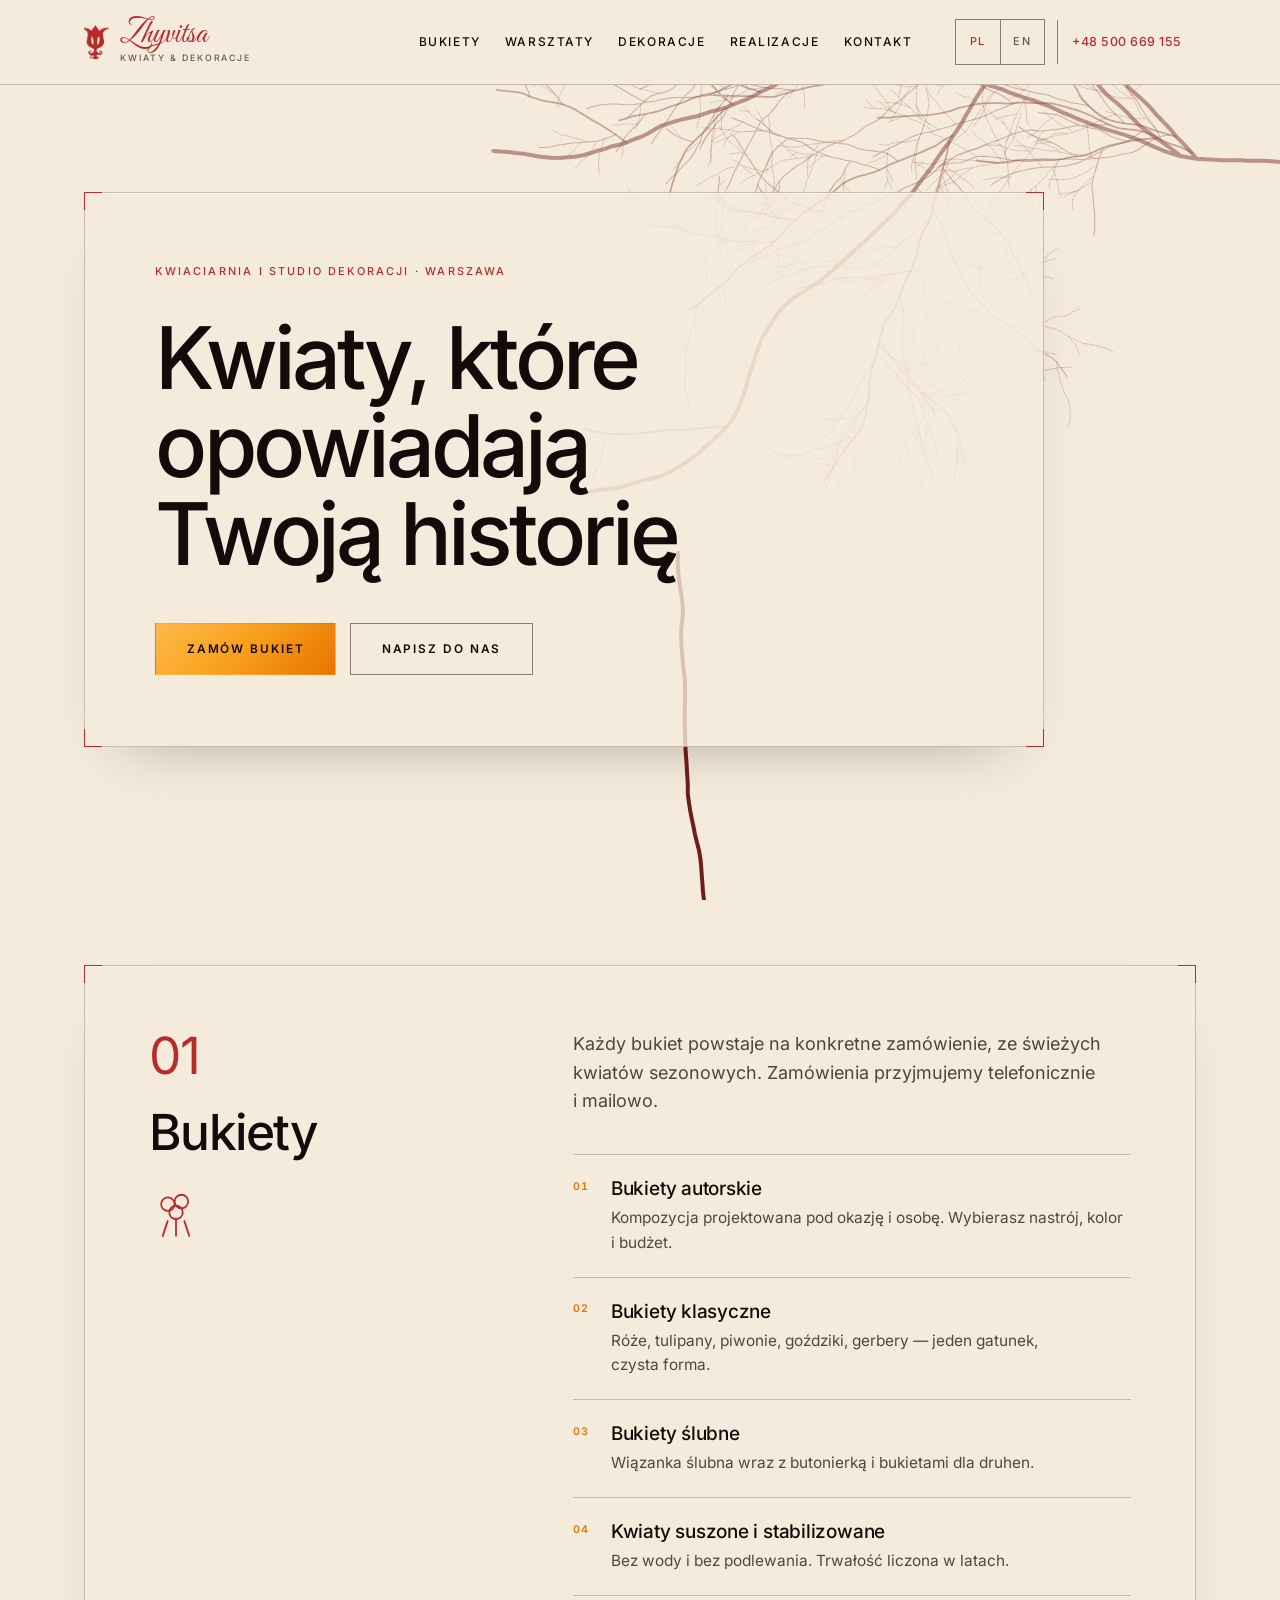
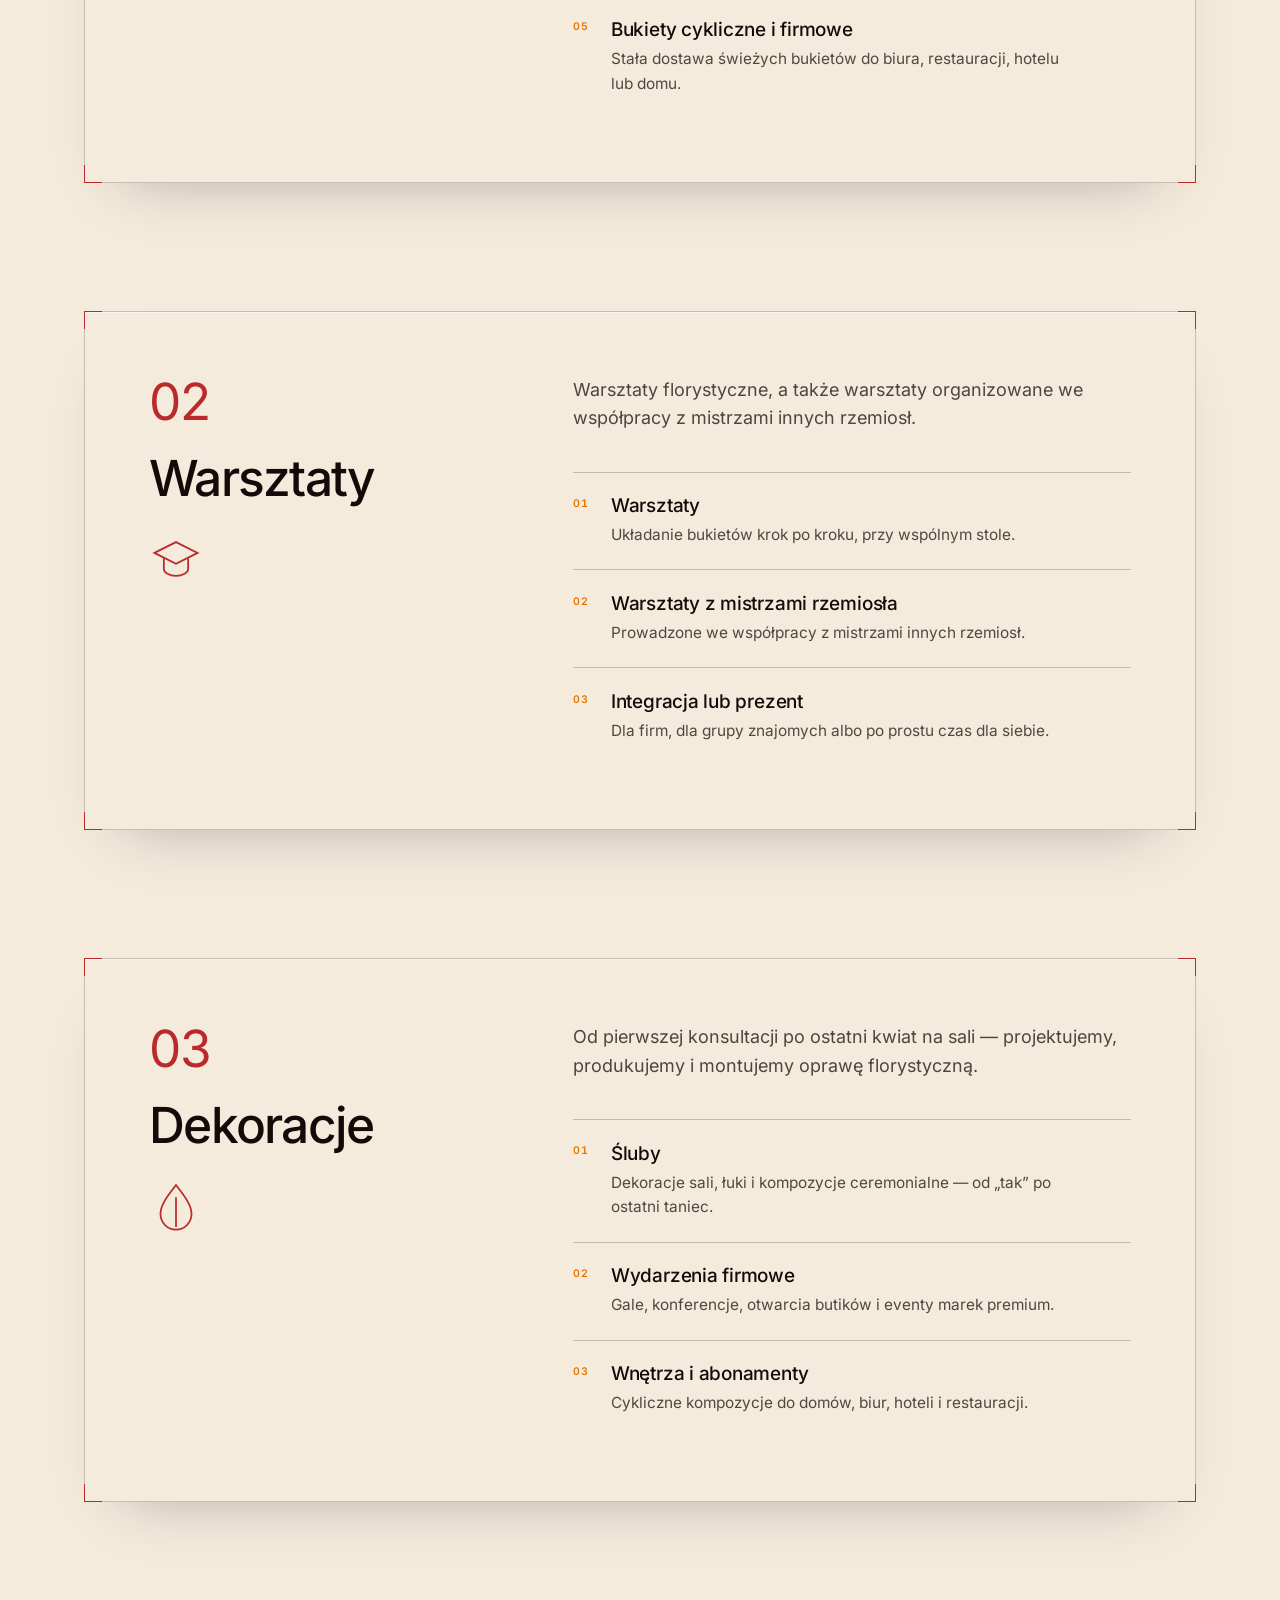
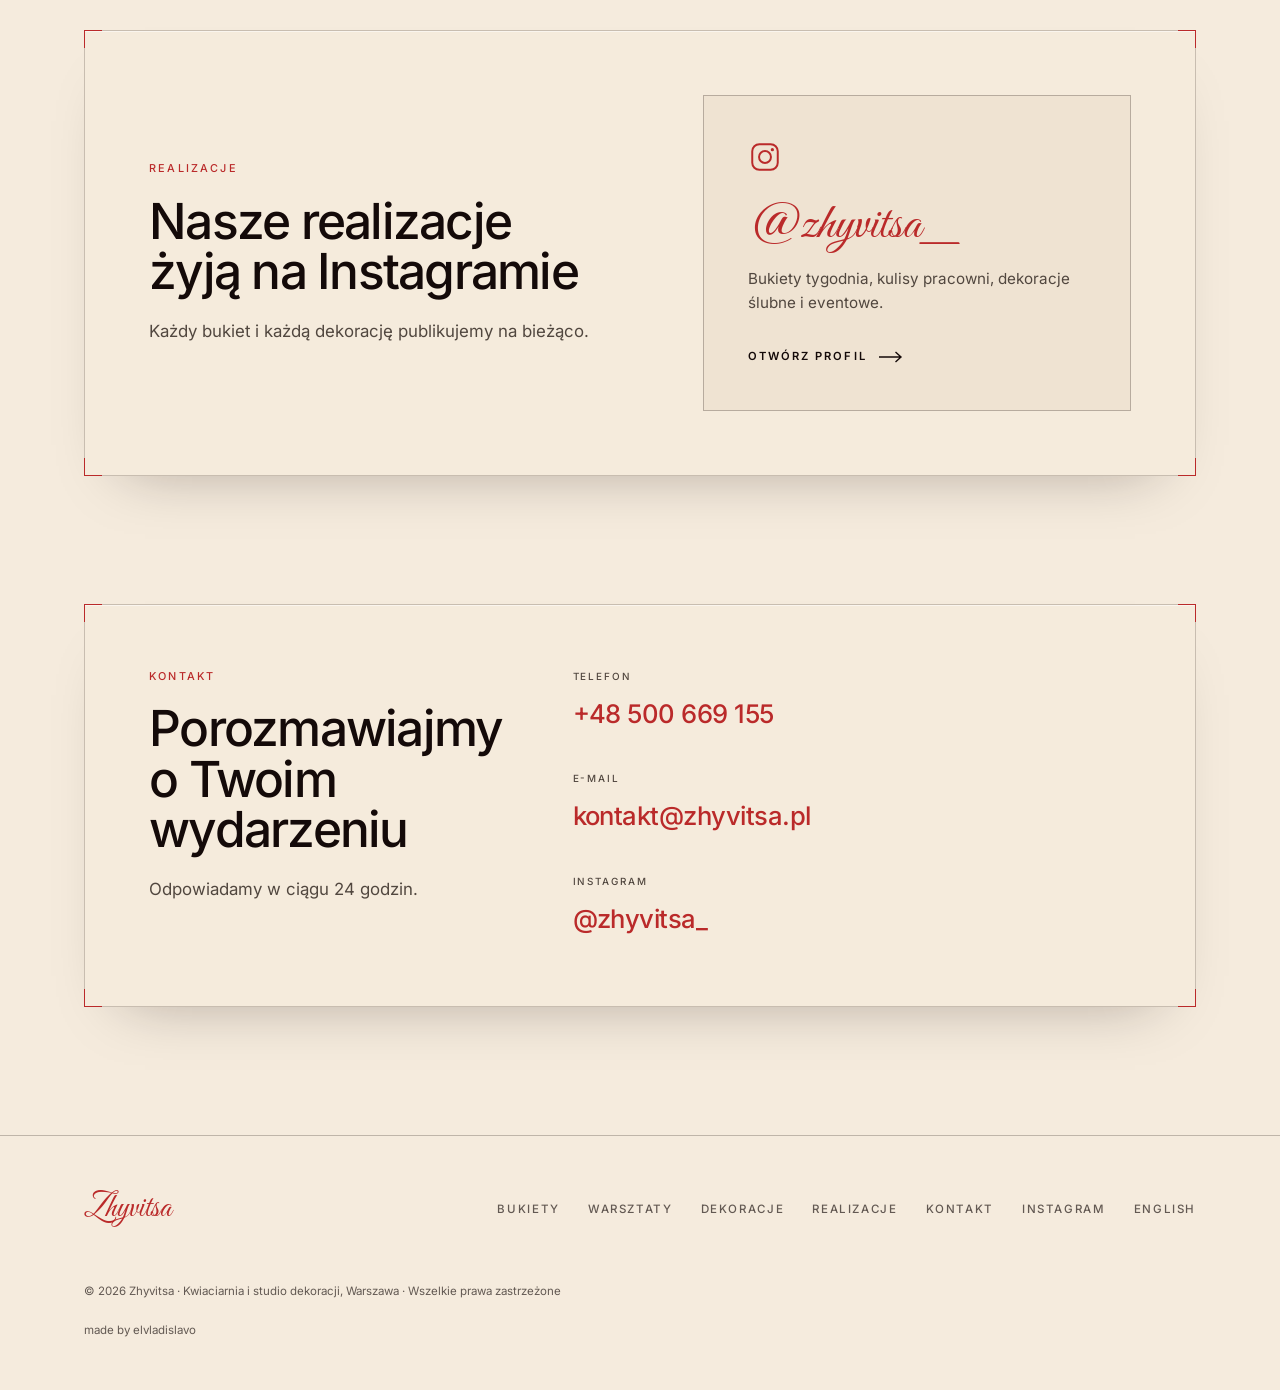
==== commit 460ae163: "Add files via upload" ====
--- a/index.html
+++ b/index.html
@@ -89,7 +89,7 @@
         "name": "Usługi florystyczne",
         "itemListElement": [
           { "@type": "Offer", "itemOffered": { "@type": "Service", "name": "Bukiety", "description": "Bukiety autorskie, klasyczne, ślubne, z kwiatów suszonych i stabilizowanych oraz cykliczne dostawy dla firm — ze świeżych kwiatów sezonowych, na konkretne zamówienie." } },
-          { "@type": "Offer", "itemOffered": { "@type": "Service", "name": "Warsztaty florystyczne", "description": "Autorskie warsztaty układania bukietów oraz warsztaty organizowane we współpracy z mistrzami innych rzemiosł." } },
+          { "@type": "Offer", "itemOffered": { "@type": "Service", "name": "Warsztaty florystyczne", "description": "Warsztaty układania bukietów oraz warsztaty organizowane we współpracy z mistrzami innych rzemiosł." } },
           { "@type": "Offer", "itemOffered": { "@type": "Service", "name": "Dekoracje", "description": "Dekoracje ślubne, oprawa wydarzeń firmowych, florystyka wnętrz oraz abonamenty kwiatowe." } }
         ]
       }
@@ -167,7 +167,6 @@
       </p>
     </div>
   </div>
-  <p class="scroll-hint" aria-hidden="true"><span></span>Przewiń — niech rośnie</p>
 </section>
 
 <section class="band" id="bouquets">
@@ -216,10 +215,10 @@
       <span class="offer-icon" aria-hidden="true"><svg viewBox="0 0 40 40" fill="none" stroke="currentColor" stroke-width="1.3" focusable="false"><path d="M4 14l16-8 16 8-16 8-16-8z"/><path d="M11 18v8c0 2.5 4 5 9 5s9-2.5 9-5v-8"/></svg></span>
     </div>
     <div class="offer-body reveal">
-      <p>Autorskie warsztaty florystyczne, a także warsztaty organizowane we współpracy z mistrzami innych rzemiosł.</p>
+      <p>Warsztaty florystyczne, a także warsztaty organizowane we współpracy z mistrzami innych rzemiosł.</p>
       <ul class="items">
         <li>
-          <h3>Warsztaty autorskie</h3>
+          <h3>Warsztaty</h3>
           <p>Układanie bukietów krok po kroku, przy wspólnym stole.</p>
         </li>
         <li>
--- a/styles.css
+++ b/styles.css
@@ -251,20 +251,6 @@
 @media (min-width:1000px){
   .hero{min-height:calc(100svh - var(--header-h));display:flex;align-items:center}
 }
-.scroll-hint{
-  position:absolute;left:0;right:0;bottom:clamp(18px,3vh,32px);z-index:1;
-  display:flex;flex-direction:column;align-items:center;gap:.7rem;
-  font-size:.64rem;font-weight:500;text-transform:uppercase;letter-spacing:.22em;
-  color:var(--muted);text-align:center;pointer-events:none;
-  transition:opacity .6s ease;
-}
-.scroll-hint span{
-  display:block;width:1px;height:34px;order:2;
-  background:linear-gradient(var(--amber-deep),transparent);
-  transform-origin:top;animation:hintLine 2.2s ease-in-out infinite;
-}
-.scroll-hint.is-gone{opacity:0}
-@keyframes hintLine{0%{transform:scaleY(0)}50%{transform:scaleY(1);opacity:1}100%{transform:scaleY(1);opacity:0}}
 
 /* -------------------------------------------------------------- 7. Offers */
 .offer-grid{display:grid;gap:clamp(1.75rem,4vw,4.5rem)}
@@ -374,7 +360,6 @@
   *,*::before,*::after{animation-duration:.001ms !important;animation-iteration-count:1 !important;transition-duration:.001ms !important}
   .js .reveal{opacity:1;transform:none}
   .ig:hover .ig-arrow{transform:none}
-  .scroll-hint span{animation:none}
 }
 
 .foot-credit {
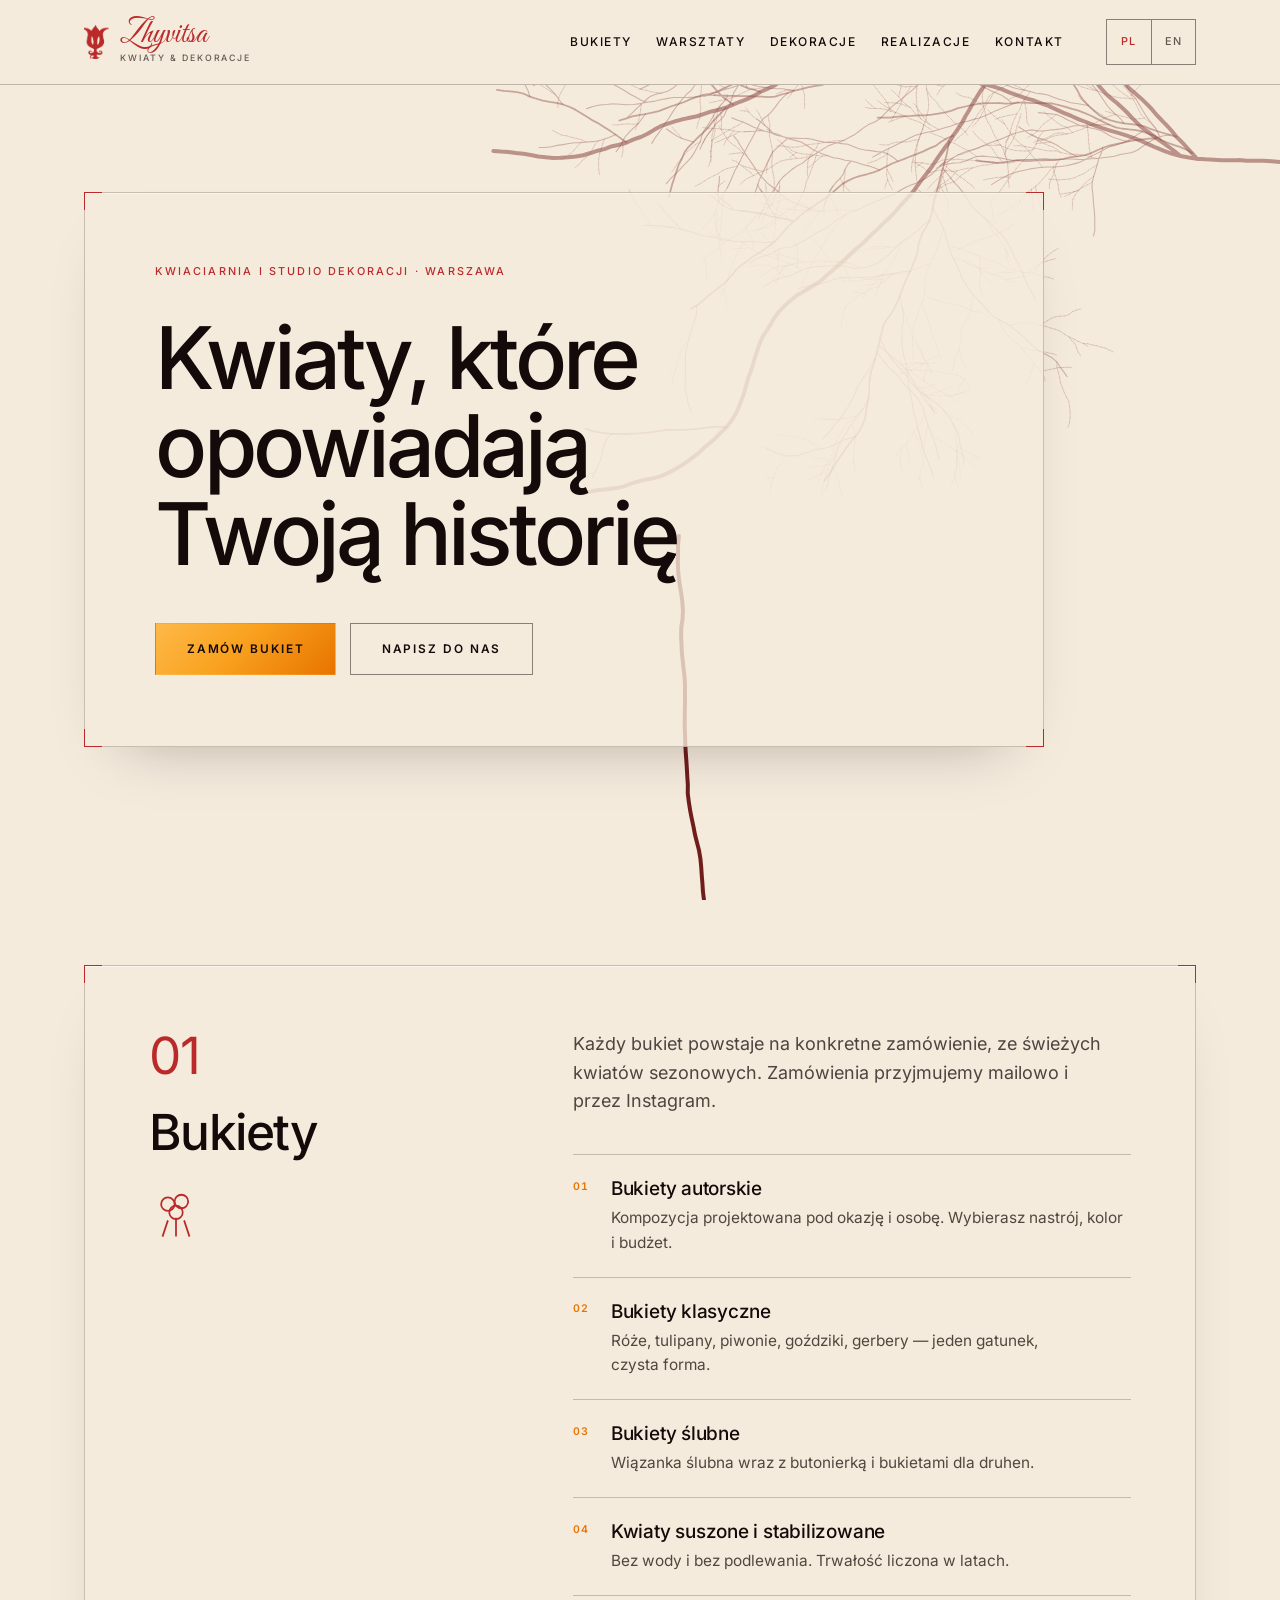
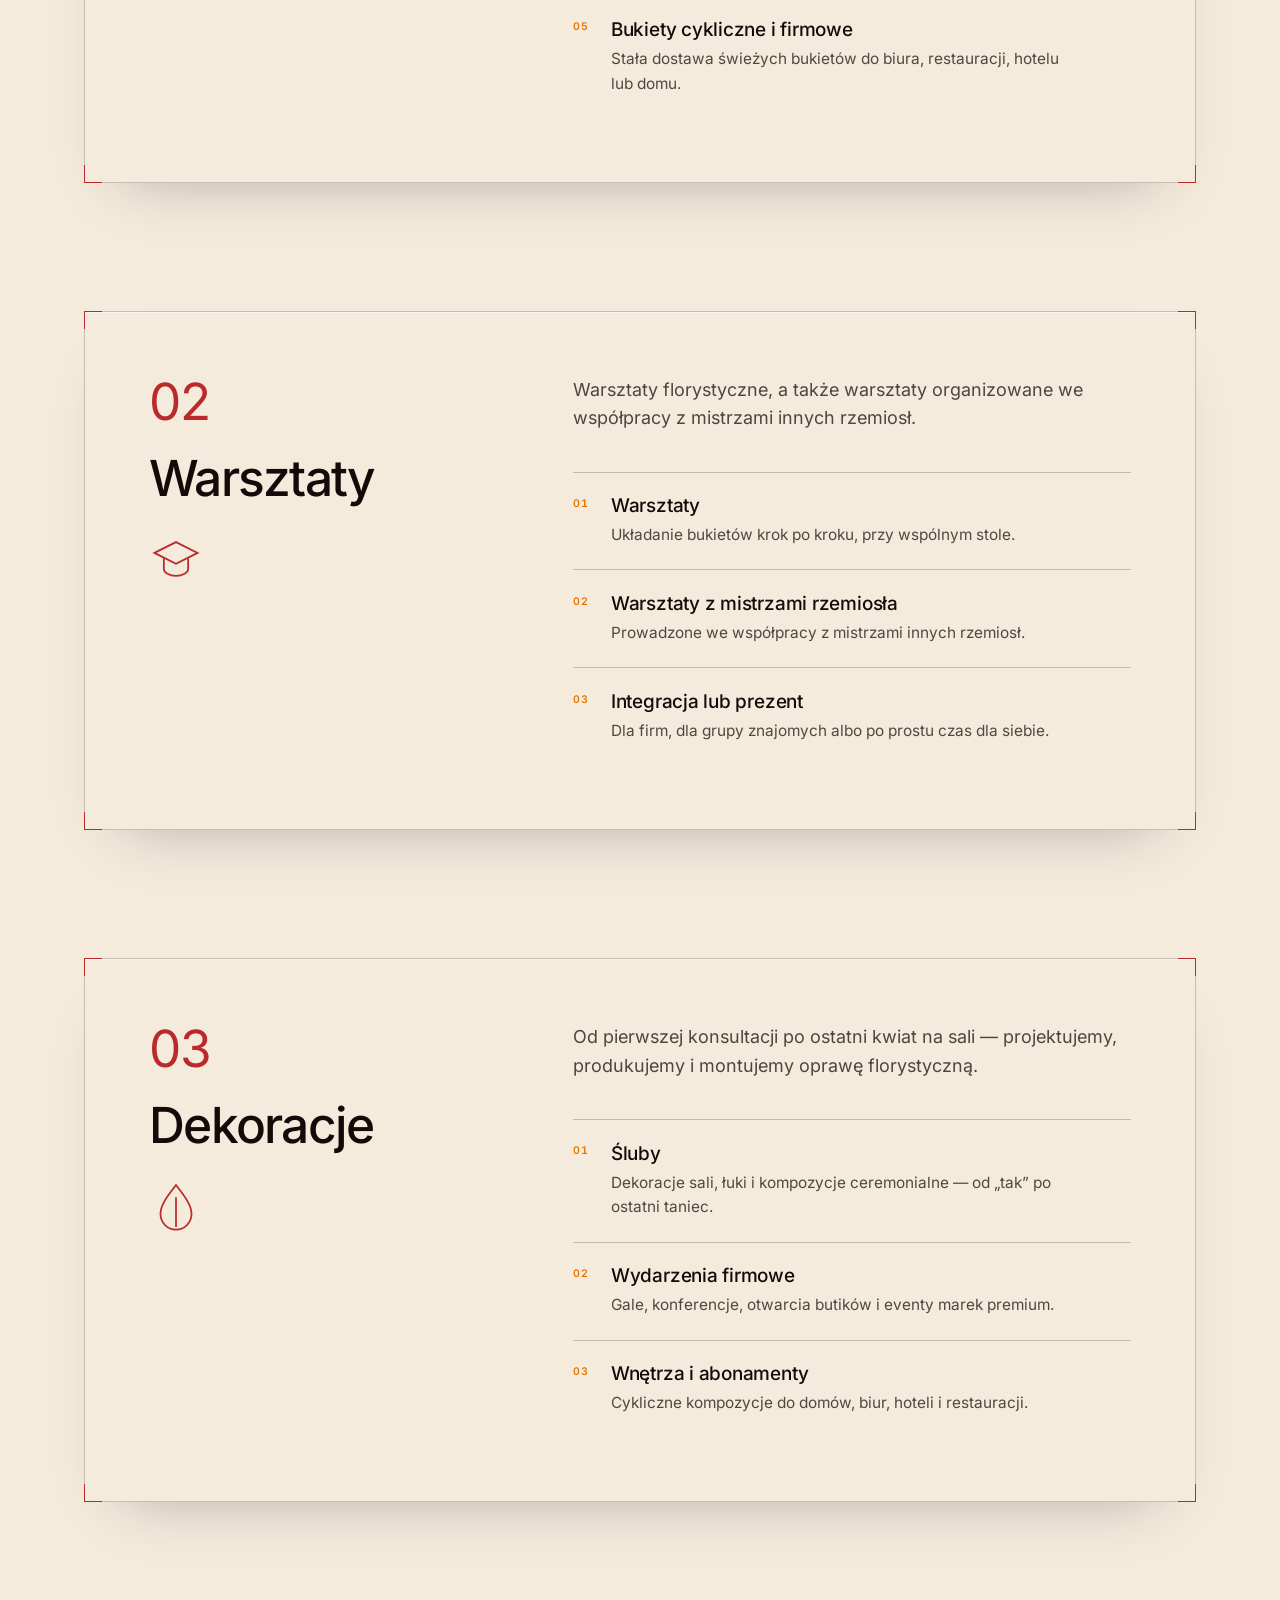
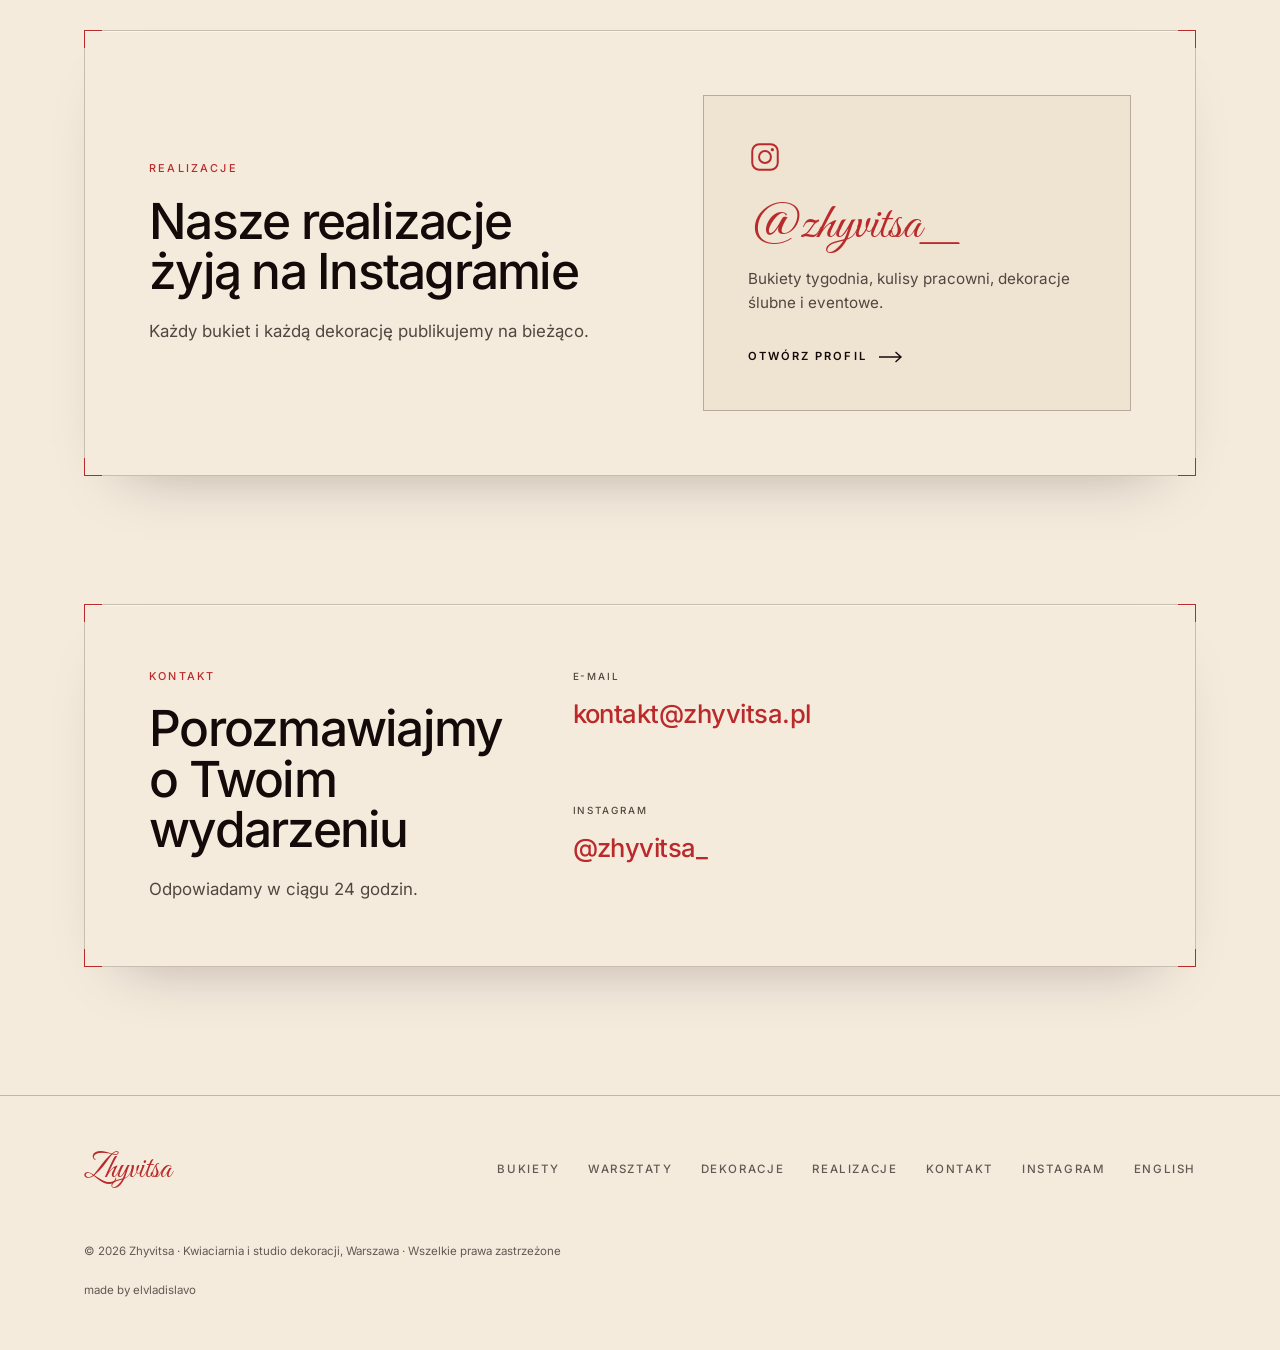
==== commit 70731391: "Add files via upload" ====
--- a/index.html
+++ b/index.html
@@ -6,7 +6,7 @@
 
 <!-- Primary meta -->
 <title>Kwiaciarnia Warszawa — Bukiety, Warsztaty, Dekoracje | Zhyvitsa</title>
-<meta name="description" content="Pracownia florystyczna Zhyvitsa w Warszawie. Bukiety ze świeżych kwiatów sezonowych, warsztaty florystyczne oraz dekoracje ślubne i eventowe. Tel. +48 500 669 155.">
+<meta name="description" content="Pracownia florystyczna Zhyvitsa w Warszawie. Bukiety ze świeżych kwiatów sezonowych, warsztaty florystyczne oraz dekoracje ślubne i eventowe.">
 <meta name="author" content="Zhyvitsa — Vera Kutavenka">
 <meta name="robots" content="index, follow, max-image-preview:large, max-snippet:-1, max-video-preview:-1">
 <meta name="theme-color" content="#F5EBDD">
@@ -69,7 +69,6 @@
       "url": "https://zhyvitsa.pl/",
       "logo": "https://zhyvitsa.pl/assets/images/favicon-512.png",
       "image": "https://zhyvitsa.pl/assets/images/og-image.jpg",
-      "telephone": "+48500669155",
       "email": "kontakt@zhyvitsa.pl",
       "currenciesAccepted": "PLN",
       "priceRange": "$$",
@@ -144,7 +143,6 @@
           <a href="./" class="is-current" hreflang="pl" lang="pl" aria-current="true">PL</a>
           <a href="en/" hreflang="en" lang="en">EN</a>
         </span>
-        <a class="nav-phone" href="tel:+48500669155">+48 500 669 155</a>
       </span>
     </nav>
 
@@ -178,7 +176,7 @@
       <span class="offer-icon" aria-hidden="true"><svg viewBox="0 0 40 40" fill="none" stroke="currentColor" stroke-width="1.3" focusable="false"><circle cx="14" cy="12" r="5"/><circle cx="24" cy="10" r="5"/><circle cx="20" cy="18" r="5"/><path d="M20 22v14M14 24l-4 12M26 24l4 12"/></svg></span>
     </div>
     <div class="offer-body reveal">
-      <p>Każdy bukiet powstaje na konkretne zamówienie, ze świeżych kwiatów sezonowych. Zamówienia przyjmujemy telefonicznie i mailowo.</p>
+      <p>Każdy bukiet powstaje na konkretne zamówienie, ze świeżych kwiatów sezonowych. Zamówienia przyjmujemy mailowo i przez Instagram.</p>
       <ul class="items">
         <li>
           <h3>Bukiety autorskie</h3>
@@ -304,10 +302,6 @@
 
     <address class="details reveal">
       <span class="item">
-        <span class="label">Telefon</span>
-        <span class="value"><a href="tel:+48500669155">+48 500 669 155</a></span>
-      </span>
-      <span class="item">
         <span class="label">E-mail</span>
         <span class="value"><a href="mailto:kontakt@zhyvitsa.pl">kontakt@zhyvitsa.pl</a></span>
       </span>
--- a/styles.css
+++ b/styles.css
@@ -187,10 +187,6 @@
 .lang a{justify-content:center;min-width:44px;font-size:.68rem;letter-spacing:.12em;color:var(--muted)}
 .lang a + a{border-left:1px solid var(--rule)}
 .lang a.is-current{color:var(--red)}
-.site-nav .nav-phone{
-  color:var(--red);font-size:.78rem;font-weight:500;letter-spacing:.04em;
-  text-transform:none;white-space:nowrap;padding-inline:.9rem;
-}
 
 .burger{
   display:inline-flex;align-items:center;justify-content:center;
@@ -216,7 +212,6 @@
   .site-nav.is-open a{width:100%;min-height:54px;font-size:.85rem;letter-spacing:.14em}
   .nav-tail{width:100%;flex-direction:row;align-items:center;justify-content:space-between;gap:1rem;padding-top:1.25rem}
   .site-nav.is-open .nav-tail a{width:auto}
-  .nav-phone{padding-inline:0;font-size:.95rem}
 }
 @keyframes navIn{from{opacity:0;transform:translateY(-8px)}}
 
@@ -224,7 +219,6 @@
   .burger{display:none}
   .site-nav{display:flex;align-items:center;gap:clamp(.9rem,1.9vw,1.9rem)}
   .nav-tail{margin-left:clamp(.5rem,1.4vw,1.5rem);gap:.75rem}
-  .nav-phone{border-left:1px solid var(--rule)}
 }
 
 /* ---------------------------------------------------------------- 6. Hero */
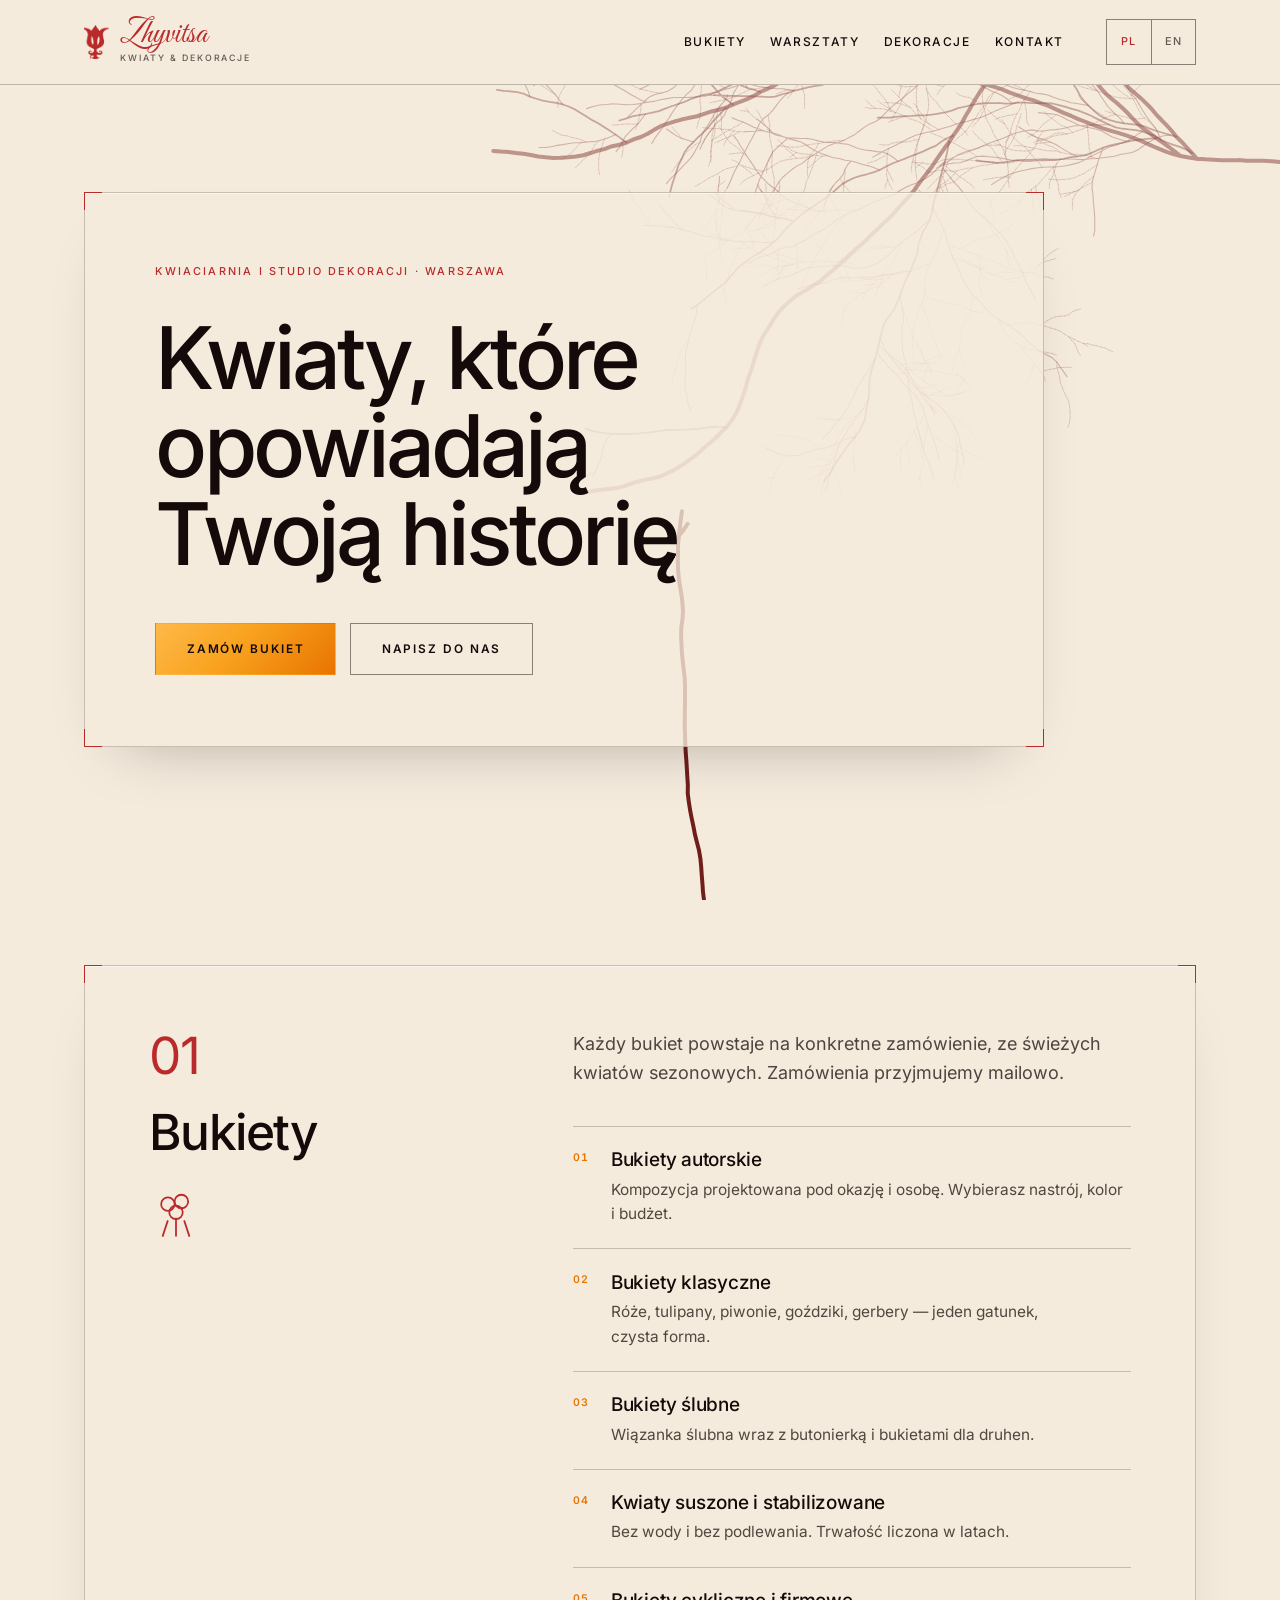
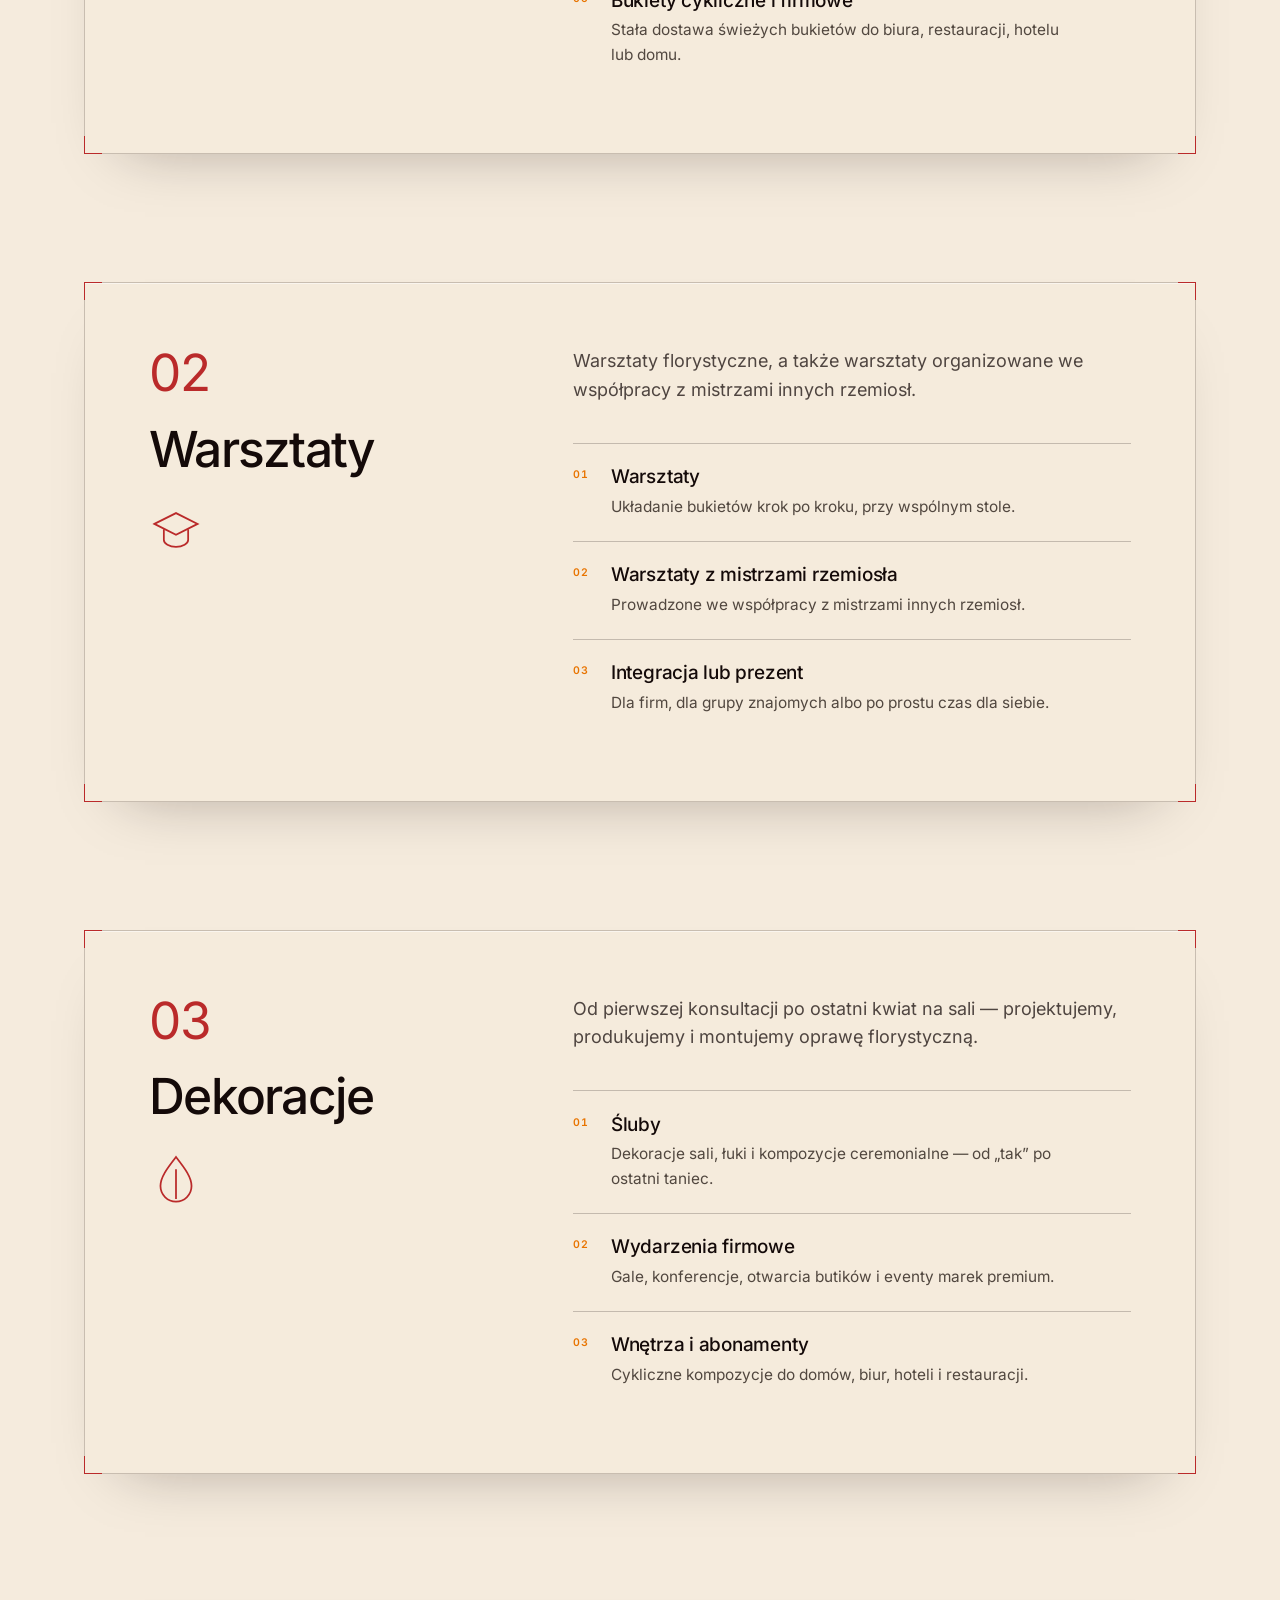
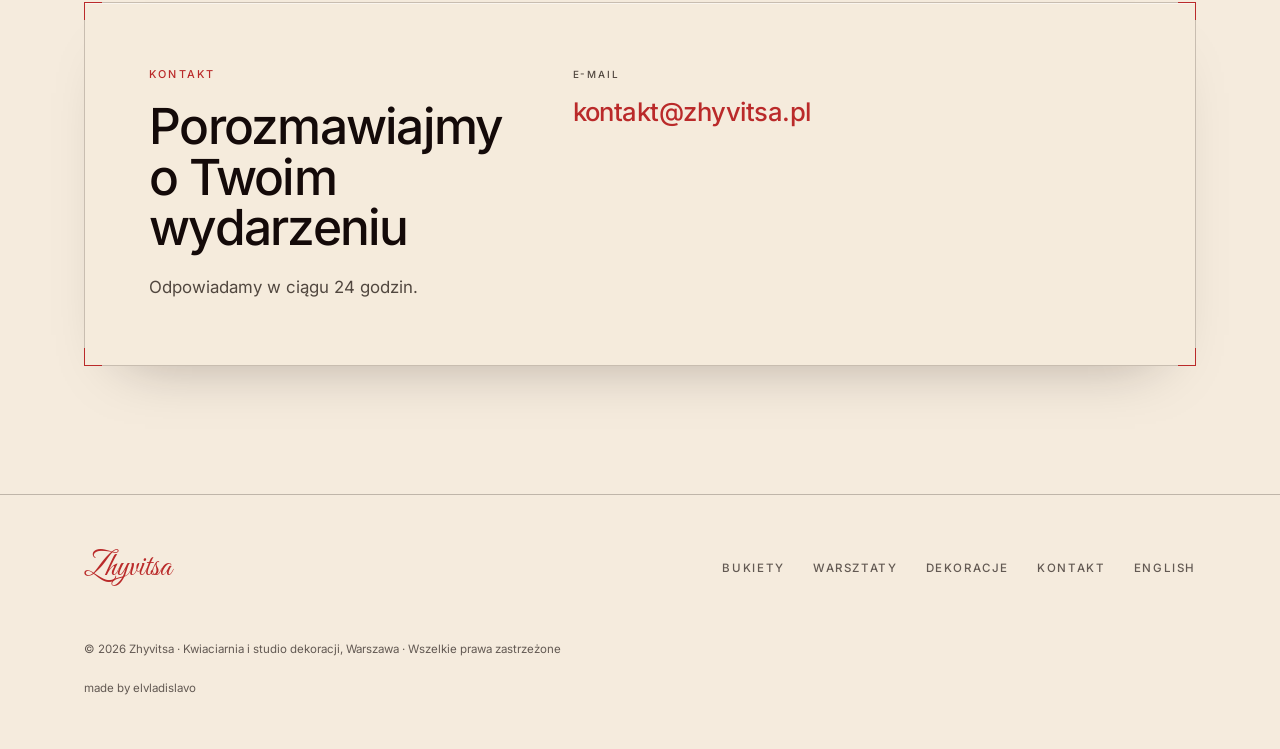
==== commit 7b87b5ab: "Add files via upload" ====
--- a/index.html
+++ b/index.html
@@ -82,7 +82,6 @@
         "name": "Vera Kutavenka",
         "jobTitle": "Założycielka i Główna Florystka"
       },
-      "sameAs": ["https://www.instagram.com/zhyvitsa_/"],
       "hasOfferCatalog": {
         "@type": "OfferCatalog",
         "name": "Usługi florystyczne",
@@ -136,7 +135,6 @@
       <a href="#bouquets">Bukiety</a>
       <a href="#workshops">Warsztaty</a>
       <a href="#decorations">Dekoracje</a>
-      <a href="#gallery">Realizacje</a>
       <a href="#contact">Kontakt</a>
       <span class="nav-tail">
         <span class="lang" role="group" aria-label="Język / Language">
@@ -160,7 +158,7 @@
       <p class="eyebrow">Kwiaciarnia i studio dekoracji · Warszawa</p>
       <h1>Kwiaty, które opowiadają Twoją historię</h1>
       <p class="actions">
-        <a class="btn btn-solid" href="https://www.instagram.com/zhyvitsa_/" target="_blank" rel="noopener">Zamów bukiet</a>
+        <a class="btn btn-solid" href="mailto:kontakt@zhyvitsa.pl">Zamów bukiet</a>
         <a class="btn btn-line" href="#contact">Napisz do nas</a>
       </p>
     </div>
@@ -176,7 +174,7 @@
       <span class="offer-icon" aria-hidden="true"><svg viewBox="0 0 40 40" fill="none" stroke="currentColor" stroke-width="1.3" focusable="false"><circle cx="14" cy="12" r="5"/><circle cx="24" cy="10" r="5"/><circle cx="20" cy="18" r="5"/><path d="M20 22v14M14 24l-4 12M26 24l4 12"/></svg></span>
     </div>
     <div class="offer-body reveal">
-      <p>Każdy bukiet powstaje na konkretne zamówienie, ze świeżych kwiatów sezonowych. Zamówienia przyjmujemy mailowo i przez Instagram.</p>
+      <p>Każdy bukiet powstaje na konkretne zamówienie, ze świeżych kwiatów sezonowych. Zamówienia przyjmujemy mailowo.</p>
       <ul class="items">
         <li>
           <h3>Bukiety autorskie</h3>
@@ -262,34 +260,6 @@
   </div>
 </section>
 
-<section class="band" id="gallery">
-  <div class="shell">
-  <div class="card gallery-grid">
-    <div class="head reveal">
-      <p class="eyebrow">Realizacje</p>
-      <h2>Nasze realizacje żyją na Instagramie</h2>
-      <p class="head-lead">Każdy bukiet i każdą dekorację publikujemy na bieżąco.</p>
-    </div>
-
-    <div class="reveal">
-      <a class="ig" href="https://www.instagram.com/zhyvitsa_/" target="_blank" rel="noopener">
-        <span class="ig-glyph" aria-hidden="true">
-          <svg viewBox="0 0 24 24" fill="none" stroke="currentColor" stroke-width="1.4" focusable="false">
-            <rect x="3" y="3" width="18" height="18" rx="5"/>
-            <circle cx="12" cy="12" r="4.2"/>
-            <circle cx="17.2" cy="6.8" r="1.15" fill="currentColor" stroke="none"/>
-          </svg>
-        </span>
-        <span class="ig-handle">@zhyvitsa_</span>
-        <span class="ig-sub">Bukiety tygodnia, kulisy pracowni, dekoracje ślubne i eventowe.</span>
-        <span class="ig-go">Otwórz profil
-          <svg class="ig-arrow" viewBox="0 0 24 12" fill="none" stroke="currentColor" stroke-width="1.4" aria-hidden="true" focusable="false"><path d="M0 6h22M16.5 1 22 6l-5.5 5"/></svg>
-        </span>
-      </a>
-    </div>
-  </div>
-  </div>
-</section>
 
 <section class="band" id="contact">
   <div class="shell">
@@ -304,10 +274,6 @@
       <span class="item">
         <span class="label">E-mail</span>
         <span class="value"><a href="mailto:kontakt@zhyvitsa.pl">kontakt@zhyvitsa.pl</a></span>
-      </span>
-      <span class="item">
-        <span class="label">Instagram</span>
-        <span class="value"><a href="https://www.instagram.com/zhyvitsa_/" target="_blank" rel="noopener">@zhyvitsa_</a></span>
       </span>
     </address>
   </div>
@@ -323,9 +289,7 @@
       <a href="#bouquets">Bukiety</a>
       <a href="#workshops">Warsztaty</a>
       <a href="#decorations">Dekoracje</a>
-      <a href="#gallery">Realizacje</a>
       <a href="#contact">Kontakt</a>
-      <a href="https://www.instagram.com/zhyvitsa_/" target="_blank" rel="noopener">Instagram</a>
       <a href="en/" hreflang="en" lang="en">English</a>
     </nav>
     <p class="fine">© 2026 Zhyvitsa · Kwiaciarnia i studio dekoracji, Warszawa · Wszelkie prawa zastrzeżone</p>
